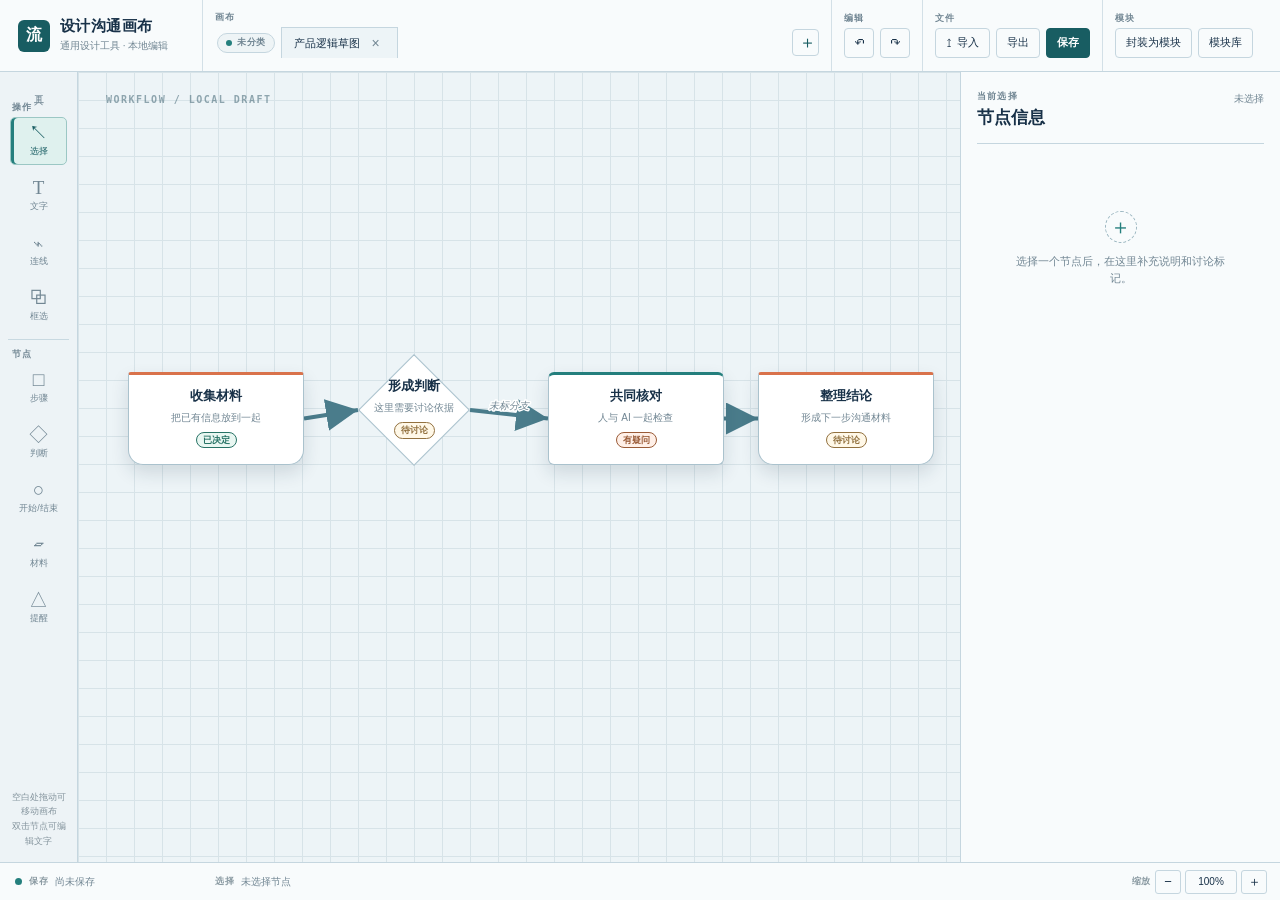
==== 前端/index.html @ 0e439088 "merge: 合并模块化功能分支到主线画布工具 来源：另一分支的冻结提交 3c091d1（模块化功能）。 合并方式：三方合并，不用整份替换——对方删掉了主线依赖的 snapshot， 且对方的 nor" ====
<!doctype html>
<html lang="zh-CN">
<head>
  <meta charset="utf-8">
  <meta name="viewport" content="width=device-width, initial-scale=1">
  <meta name="description" content="本地工作流画布编辑器">
  <title>设计沟通画布｜本地编辑</title>
  <link rel="icon" href="data:,">
  <link rel="stylesheet" href="styles.css">
</head>
<body>
  <div class="app-shell">
    <header class="topbar">
      <div class="brand-block">
        <div class="brand-mark" aria-hidden="true">流</div>
        <div>
          <div class="brand-title">设计沟通画布</div>
          <div class="brand-caption">通用设计工具 · 本地编辑</div>
        </div>
      </div>
      <div class="topbar-groups">
        <section class="topbar-group canvas-group" aria-labelledby="canvas-group-title">
          <h2 class="topbar-group-title" id="canvas-group-title">画布</h2>
          <div class="canvas-tabs-wrap">
            <div class="canvas-tabs" id="canvasTabs" role="tablist" aria-label="画布标签页"></div>
            <button class="new-tab" id="newCanvasButton" type="button" title="新建画布" aria-label="新建画布">＋</button>
          </div>
        </section>
        <section class="topbar-group" aria-labelledby="edit-group-title">
          <h2 class="topbar-group-title" id="edit-group-title">编辑</h2>
          <div class="topbar-controls">
            <button class="icon-button" data-action="undo" title="撤销（Ctrl+Z）" aria-label="撤销">↶</button>
            <button class="icon-button" data-action="redo" title="重做（Ctrl+Y）" aria-label="重做">↷</button>
          </div>
        </section>
        <section class="topbar-group" aria-labelledby="file-group-title">
          <h2 class="topbar-group-title" id="file-group-title">文件</h2>
          <div class="topbar-controls">
            <label class="file-button" title="导入工作流 JSON">
              <span aria-hidden="true">↥</span> 导入
              <input id="importInput" type="file" accept="application/json,.json" hidden>
            </label>
            <button class="text-button" data-action="export" title="导出工作流 JSON">导出</button>
            <button class="primary-button" data-action="save" title="保存到本机浏览器">保存</button>
          </div>
        </section>
        <section class="topbar-group" aria-labelledby="module-group-title">
          <h2 class="topbar-group-title" id="module-group-title">模块</h2>
          <div class="topbar-controls">
            <button class="text-button" data-action="save-module" title="把选中或框选的节点封装为可复用模块">封装为模块</button>
            <button class="text-button" data-action="open-modules" title="打开模块库，放置或管理模块">模块库</button>
          </div>
        </section>
      </div>
    </header>

    <div class="workspace-shell">
      <aside class="tool-palette" aria-label="画布工具栏">
        <div class="palette-heading">工具</div>
        <section class="palette-section" aria-labelledby="palette-actions-title">
          <h2 class="palette-section-title" id="palette-actions-title">操作</h2>
          <div class="tool-group">
            <button class="tool-button is-active" data-tool="select" title="选择和移动（V）" aria-label="选择和移动"><span>↖</span><small>选择</small></button>
            <button class="tool-button" data-tool="text" title="在画布上添加文字（T）" aria-label="添加文字"><span>T</span><small>文字</small></button>
            <button class="tool-button" data-tool="connector" title="拖动端点或点击两个节点连线" aria-label="连接节点"><span>⌁</span><small>连线</small></button>
            <button class="tool-button" data-tool="marquee" title="拖动框选多个节点（M）" aria-label="框选节点"><span>⧉</span><small>框选</small></button>
          </div>
        </section>
        <section class="palette-section" aria-labelledby="palette-nodes-title">
          <h2 class="palette-section-title" id="palette-nodes-title">节点</h2>
          <div class="tool-group">
            <button class="tool-button" data-tool="rect" title="步骤节点（矩形）" aria-label="步骤节点"><span>□</span><small>步骤</small></button>
            <button class="tool-button" data-tool="diamond" title="判断节点" aria-label="判断节点"><span>◇</span><small>判断</small></button>
            <button class="tool-button" data-tool="circle" title="开始或结束节点（圆形）" aria-label="开始或结束节点"><span>○</span><small>开始/结束</small></button>
            <button class="tool-button" data-tool="document" title="材料节点（文档形）" aria-label="材料节点"><span>▱</span><small>材料</small></button>
            <button class="tool-button" data-tool="triangle" title="提醒节点（三角形）" aria-label="提醒节点"><span>△</span><small>提醒</small></button>
          </div>
        </section>
        <div class="palette-help">空白处拖动可移动画布<br>双击节点可编辑文字</div>
      </aside>

      <main class="canvas-viewport" id="viewport" role="tabpanel" tabindex="-1" aria-label="工作流画布">
        <div class="canvas-surface" id="surface">
          <svg class="edge-layer" id="edgeLayer" viewBox="0 0 2400 1500" aria-hidden="true">
            <defs></defs>
            <g id="edges"></g>
            <path id="temporaryEdge" class="temporary-edge" d="" hidden></path>
          </svg>
          <div class="node-layer" id="nodeLayer"></div>
          <div class="marquee" id="marquee" hidden></div>
          <div class="canvas-watermark">WORKFLOW / LOCAL DRAFT</div>
        </div>
        <div class="canvas-empty" id="canvasEmpty" hidden>选择左侧工具，在画布空白处放置节点</div>
        <div class="module-edit-bar" id="moduleEditBar" hidden>
          <span class="module-edit-label">正在编辑模块：<strong id="moduleEditName"></strong></span>
          <div class="module-edit-actions">
            <button class="primary-button" type="button" data-action="save-module-edit" title="把当前画布内容写回这个模块，原模块就地更新">保存回模块</button>
            <button class="text-button" type="button" data-action="cancel-module-edit" title="不改动原模块，直接退出编辑">取消编辑</button>
          </div>
        </div>
        <div class="selection-hint" id="selectionHint" hidden></div>
      </main>

      <aside class="node-inspector" id="nodeInspector" aria-label="节点信息">
        <div class="inspector-header">
          <div>
            <p class="eyebrow">当前选择</p>
            <h2>节点信息</h2>
          </div>
          <span class="inspector-count" id="inspectorCount">未选择</span>
        </div>
        <div class="inspector-empty" id="inspectorEmpty">
          <span class="inspector-empty-mark" aria-hidden="true">＋</span>
          <p>选择一个节点后，在这里补充说明和讨论标记。</p>
        </div>
        <form class="inspector-form" id="inspectorForm" hidden>
          <div class="field-group">
            <label for="inspectorName">名称</label>
            <input id="inspectorName" name="label" type="text" maxlength="80" autocomplete="off">
          </div>
          <div class="field-group">
            <label for="inspectorNote">说明</label>
            <textarea id="inspectorNote" name="note" rows="4" maxlength="240"></textarea>
          </div>
          <div class="field-row">
            <div class="field-group field-half">
              <label for="inspectorType">类型</label>
              <input id="inspectorType" type="text" readonly aria-readonly="true">
            </div>
            <div class="field-group field-half">
              <label for="inspectorMarker">讨论标记</label>
              <select id="inspectorMarker" name="marker">
                <option value="待讨论">待讨论</option>
                <option value="已决定">已决定</option>
                <option value="有疑问">有疑问</option>
                <option value="不采用">不采用</option>
              </select>
            </div>
          </div>
          <div class="field-group condition-group" id="conditionGroup" hidden>
            <label for="inspectorCondition">判断条件</label>
            <input id="inspectorCondition" name="condition" type="text" maxlength="80" autocomplete="off" placeholder="例如：材料是否齐全？">
          </div>
          <div class="field-group condition-group" id="exitConditionGroup" hidden>
            <label for="inspectorExitCondition">退出循环条件</label>
            <input id="inspectorExitCondition" name="exitCondition" type="text" maxlength="80" autocomplete="off" placeholder="例如：材料齐全，或已核对 3 轮">
          </div>
          <div class="relation-group">
            <div class="relation-heading"><span>前置节点</span><span class="relation-count" id="previousCount">0</span></div>
            <div class="relation-list" id="previousNodes"></div>
          </div>
          <div class="relation-group">
            <div class="relation-heading"><span>后续节点</span><span class="relation-count" id="nextCount">0</span></div>
            <div class="relation-list" id="nextNodes"></div>
          </div>
          <p class="inspector-footnote">讨论标记只服务于人与 AI 的沟通，不代表系统执行状态。</p>
        </form>
        <form class="inspector-form" id="inspectorEdgeForm" hidden>
          <div class="branch-group" id="branchGroup" hidden>
            <span class="branch-hint">分支标签</span>
            <div class="branch-buttons">
              <button type="button" class="branch-button" data-branch="是">是</button>
              <button type="button" class="branch-button" data-branch="否">否</button>
              <button type="button" class="branch-button" data-branch="未定">未定</button>
            </div>
          </div>
          <div class="field-group">
            <label for="inspectorEdgeName" id="edgeNameLabel">连线名称</label>
            <input id="inspectorEdgeName" name="edgeLabel" type="text" maxlength="80" autocomplete="off" placeholder="例如：审批、依赖、下一步">
          </div>
          <div class="edge-style-group">
            <span class="edge-style-label">线条粗细</span>
            <div class="width-buttons">
              <button type="button" class="width-button" data-width="thin">细</button>
              <button type="button" class="width-button" data-width="medium">中</button>
              <button type="button" class="width-button" data-width="thick">粗</button>
            </div>
          </div>
          <div class="edge-style-group">
            <span class="edge-style-label">线条颜色</span>
            <div class="color-swatches" id="edgeColorSwatches"></div>
          </div>
          <div class="field-group field-checkbox">
            <label class="checkbox-label">
              <input id="inspectorEdgeLoop" name="loop" type="checkbox">
              <span>循环回边（虚线显示）</span>
            </label>
          </div>
          <button type="button" class="edge-delete-button" data-action="delete-edge">删除这条连线</button>
          <p class="inspector-footnote">分支标签（是 / 否 / 未定）与连线名称相互独立，分别显示在连线旁；留空则不显示。循环回边为手动标记，仅以虚线提示，不参与自动执行。</p>
        </form>
        <div class="multi-select-panel" id="multiSelectPanel" hidden>
          <p class="eyebrow">框选结果</p>
          <h2>已框选节点</h2>
          <p class="multi-select-summary" id="multiSelectSummary"></p>
          <div class="multi-select-actions">
            <button class="primary-button" type="button" data-action="save-module">封装为模块</button>
            <button class="text-button" type="button" data-action="clear-multi-select">清除选择</button>
          </div>
          <p class="inspector-footnote">封装只保留两端都在框选内的连线；边界连线不会带入模块。</p>
        </div>
      </aside>
    </div>

    <footer class="statusbar">
      <div class="status-group status-save"><span class="status-dot" id="statusDot"></span><span class="status-label">保存</span><span id="saveStatus" aria-live="polite">尚未保存</span></div>
      <div class="status-group status-selection"><span class="status-label">选择</span><span id="selectionStatus" aria-live="polite">未选择节点</span></div>
      <div class="status-group zoom-controls" aria-label="缩放控制">
        <span class="status-label">缩放</span>
        <button class="zoom-button" data-action="zoom-out" title="缩小" aria-label="缩小">−</button>
        <button class="zoom-value" id="zoomValue" data-action="zoom-reset" title="恢复 100%" aria-label="恢复 100%">100%</button>
        <button class="zoom-button" data-action="zoom-in" title="放大" aria-label="放大">＋</button>
      </div>
    </footer>
  </div>
  <div class="toast" id="toast" role="status" aria-live="polite"></div>
  <div class="modal-backdrop" id="moduleModal" hidden>
    <div class="modal" role="dialog" aria-modal="true" aria-labelledby="moduleModalTitle">
      <header class="modal-header">
        <div>
          <p class="eyebrow">复用</p>
          <h2 id="moduleModalTitle">模块库</h2>
        </div>
        <button class="modal-close" type="button" data-action="close-modules" title="关闭模块库" aria-label="关闭模块库">×</button>
      </header>
      <div class="module-list" id="moduleList"></div>
      <footer class="modal-footer">
        <p class="module-footnote">模块保存在本机浏览器，可在任意画布放置复用。点「编辑」把模块铺到当前画布上修改，改完点「保存回模块」就地更新；点「取消编辑」则不改动原模块。</p>
      </footer>
    </div>
  </div>
  <script defer src="app.js"></script>
</body>
</html>
---- 前端/styles.css ----
:root {
  --ink: #183148;
  --muted: #718693;
  --line: #c5d6df;
  --top: #f8fbfc;
  --palette: #edf3f6;
  --board: #edf4f7;
  --grid: #d7e3e8;
  --accent: #247f7d;
  --accent-strong: #185d62;
  --orange: #d9724b;
  --active: #dff1ee;
  --node: #ffffff;
  --shadow: rgba(24, 49, 72, .14);
  --header-height: 72px;
  --footer-height: 38px;
  font-family: "Microsoft YaHei", "Segoe UI", sans-serif;
}
* { box-sizing: border-box; }
[hidden] { display: none !important; }
html, body { width: 100%; height: 100%; margin: 0; overflow: hidden; }
body { color: var(--ink); background: var(--board); }
button, input { font: inherit; }
button { cursor: pointer; }
.app-shell { width: 100%; height: 100%; display: grid; grid-template-rows: var(--header-height) minmax(0, 1fr) var(--footer-height); }
.topbar { display: flex; align-items: stretch; min-width: 0; padding: 0 15px 0 18px; background: var(--top); border-bottom: 1px solid var(--line); }
.brand-block { width: 184px; flex: 0 0 184px; display: flex; align-items: center; gap: 10px; }
.brand-mark { width: 32px; height: 32px; display: grid; place-items: center; color: white; background: var(--accent-strong); border-radius: 6px; font-family: Georgia, serif; font-size: 16px; font-weight: 700; }
.brand-title { font: 700 15px/1.1 Georgia, serif; letter-spacing: .03em; }
.brand-caption { margin-top: 4px; color: var(--muted); font-size: 10px; }
.topbar-groups { min-width: 0; flex: 1; display: flex; align-items: stretch; }
.topbar-group { min-width: max-content; display: flex; flex-direction: column; justify-content: center; padding: 0 12px; border-left: 1px solid rgba(197, 214, 223, .72); }
.topbar-group.canvas-group { min-width: 220px; flex: 1; }
.topbar-group-title { margin: 0 0 5px; color: var(--muted); font-size: 9px; font-weight: 700; letter-spacing: .13em; line-height: 1; }
.topbar-controls { display: flex; align-items: center; gap: 6px; }
.canvas-tabs-wrap { min-width: 0; height: 31px; display: flex; align-items: center; gap: 4px; }
.canvas-tabs { min-width: 0; flex: 1; height: 31px; display: flex; align-items: stretch; gap: 4px; overflow-x: auto; scrollbar-width: none; }
.canvas-tabs::-webkit-scrollbar { display: none; }
.canvas-tab { position: relative; height: 31px; max-width: 170px; display: flex; align-items: center; gap: 7px; padding: 0 12px; border: 1px solid transparent; border-bottom: 0; color: var(--muted); background: transparent; font-size: 11px; white-space: nowrap; cursor: grab; }
.canvas-tab:hover { color: var(--ink); background: #f2f7f8; }
.canvas-tab.is-active { color: var(--ink); border-color: var(--line); background: var(--board); }
.canvas-tab .tab-label { overflow: hidden; text-overflow: ellipsis; }
.canvas-tab .tab-close { width: 18px; height: 18px; display: grid; place-items: center; padding: 0; border: 0; color: var(--muted); background: transparent; font-size: 14px; line-height: 1; }
.canvas-tab .tab-close:hover { color: var(--orange); }
.new-tab { align-self: center; width: 27px; height: 27px; margin-left: 4px; border: 1px solid var(--line); border-radius: 4px; color: var(--accent-strong); background: var(--top); font-size: 17px; line-height: 1; }
.new-tab:hover { border-color: var(--accent); background: var(--active); }
.canvas-category { align-self: center; flex: 0 0 auto; display: inline-flex; align-items: center; gap: 5px; height: 20px; padding: 0 8px; margin: 0 2px; border: 1px solid var(--line); border-radius: 10px; color: var(--muted); background: #eef4f6; font-size: 9px; font-weight: 700; letter-spacing: .06em; white-space: nowrap; }
.canvas-category::before { content: ""; width: 6px; height: 6px; border-radius: 50%; background: var(--accent); }
.canvas-category.is-drop-target { border-color: var(--accent); color: var(--accent-strong); background: var(--active); box-shadow: 0 0 0 2px var(--accent); }
.icon-button, .text-button, .file-button, .primary-button { height: 30px; display: inline-flex; align-items: center; justify-content: center; gap: 5px; padding: 0 10px; border: 1px solid var(--line); border-radius: 4px; color: var(--ink); background: var(--top); font-size: 11px; }
.icon-button { width: 30px; padding: 0; font-size: 18px; }
.icon-button:hover, .text-button:hover, .file-button:hover { background: #edf5f6; border-color: var(--accent); }
.primary-button { border-color: var(--accent-strong); color: white; background: var(--accent-strong); font-weight: 700; }
.primary-button:hover { background: #124b51; }
.action-divider { width: 1px; height: 22px; margin: 0 3px; background: var(--line); }
.file-button input { display: none; }
.workspace-shell { min-height: 0; display: grid; grid-template-columns: 78px minmax(0, 1fr) 320px; }
.tool-palette { z-index: 4; width: 78px; flex: 0 0 78px; display: flex; flex-direction: column; align-items: center; padding: 14px 8px 10px; border-right: 1px solid var(--line); background: var(--palette); overflow-y: auto; }
.palette-heading { margin: 1px 0 12px; color: var(--muted); font-size: 10px; letter-spacing: .14em; writing-mode: vertical-rl; }
.palette-section { width: 100%; display: flex; flex-direction: column; align-items: center; }
.palette-section + .palette-section { margin-top: 9px; padding-top: 9px; border-top: 1px solid rgba(197, 214, 223, .9); }
.palette-section-title { align-self: flex-start; margin: 0 0 4px 4px; color: var(--muted); font-size: 9px; font-weight: 700; letter-spacing: .12em; line-height: 1.2; }
.tool-group { display: flex; flex-direction: column; align-items: center; gap: 7px; }
.tool-button { width: 57px; height: 48px; display: flex; flex-direction: column; align-items: center; justify-content: center; gap: 2px; border: 1px solid transparent; border-radius: 5px; color: var(--muted); background: transparent; }
.tool-button span { font-family: Georgia, serif; font-size: 19px; line-height: 20px; }
.tool-button small { font-size: 9px; }
.tool-button:hover { color: var(--accent-strong); background: #e2edef; }
.tool-button.is-active { color: var(--accent-strong); border-color: #9bc7c4; background: var(--active); box-shadow: inset 3px 0 0 var(--accent); }
.palette-help { margin-top: auto; padding: 10px 2px 3px; color: #84949d; font-size: 9px; line-height: 1.65; text-align: center; }
.canvas-viewport { position: relative; min-width: 0; min-height: 0; overflow: hidden; outline: none; background: var(--board); cursor: grab; touch-action: none; }
.canvas-viewport:focus-visible { outline: 2px solid var(--accent); outline-offset: -2px; }
.canvas-viewport.is-panning { cursor: grabbing; }
.canvas-surface { position: absolute; left: 0; top: 0; width: 2400px; height: 1500px; overflow: visible; transform-origin: 0 0; background-color: var(--board); background-image: linear-gradient(var(--grid) 1px, transparent 1px), linear-gradient(90deg, var(--grid) 1px, transparent 1px); background-size: 28px 28px; }
.canvas-watermark { position: absolute; top: 22px; left: 28px; color: rgba(84, 116, 129, .62); font: 700 10px monospace; letter-spacing: .15em; pointer-events: none; }
.edge-layer { position: absolute; inset: 0; z-index: 1; width: 2400px; height: 1500px; overflow: visible; pointer-events: none; }
.edge { fill: none; pointer-events: none; }
.edge.is-selected { stroke: var(--orange); }
.edge-hit { fill: none; stroke: transparent; stroke-width: 16; pointer-events: stroke; cursor: pointer; }
.edge-hit:hover + .edge { stroke: var(--orange); }
.temporary-edge { fill: none; stroke: var(--orange); stroke-width: 2.5; stroke-dasharray: 6 6; pointer-events: none; }
.edge.is-loop { stroke-dasharray: 7 5; }
.edge-label { fill: var(--muted); font-size: 11px; font-weight: 600; paint-order: stroke; stroke: #ffffff; stroke-width: 3px; stroke-linejoin: round; pointer-events: none; }
.edge-label.is-selected { fill: var(--orange); }
.edge-branch { fill: var(--orange); font-size: 11px; font-weight: 700; paint-order: stroke; stroke: #ffffff; stroke-width: 3px; stroke-linejoin: round; pointer-events: none; }
.edge-branch-pending { fill: var(--muted); font-size: 10px; font-style: italic; paint-order: stroke; stroke: #ffffff; stroke-width: 3px; stroke-linejoin: round; pointer-events: none; }
.node-layer { position: absolute; inset: 0; z-index: 2; pointer-events: none; }
.node { position: absolute; width: 176px; min-height: 80px; display: flex; align-items: center; justify-content: center; padding: 12px 14px; border: 1px solid #aac2cd; border-top: 3px solid var(--accent); border-radius: 6px; color: var(--ink); background: var(--node); box-shadow: 0 8px 18px var(--shadow); pointer-events: auto; user-select: none; cursor: grab; touch-action: none; }
.node:active { cursor: grabbing; }
.node.is-selected { border-color: var(--accent); box-shadow: 0 0 0 3px rgba(36, 127, 125, .2), 0 9px 20px var(--shadow); }
.node.is-connecting { border-color: var(--orange); box-shadow: 0 0 0 3px rgba(217, 114, 75, .18), 0 9px 20px var(--shadow); }
.node.shape-diamond { width: 112px; min-width: 76px; min-height: 76px; padding: 22px 13px; border: 0; background: transparent; border-radius: 0; box-shadow: none; overflow: visible; }
.node.shape-diamond::before { position: absolute; inset: 0; z-index: 0; background: #aac2cd; clip-path: polygon(50% 0, 100% 50%, 50% 100%, 0 50%); content: ""; pointer-events: none; }
.node.shape-diamond::after { position: absolute; inset: 1.5px; z-index: 0; background: var(--node); clip-path: polygon(50% 0, 100% 50%, 50% 100%, 0 50%); content: ""; pointer-events: none; }
.node.shape-diamond .node-content { position: relative; z-index: 1; }
.node.shape-circle { width: 112px; min-width: 76px; min-height: 76px; aspect-ratio: 1 / 1; border-radius: 50%; border-top-width: 1px; overflow: visible; }
.node.shape-circle .node-content { overflow: hidden; clip-path: circle(50%); }
.node.shape-document { border-radius: 3px 3px 15px 15px; border-top-color: var(--orange); }
.node.shape-triangle { width: 126px; min-width: 96px; min-height: 84px; padding: 30px 18px 14px; border: 0; background: transparent; border-radius: 0; box-shadow: none; overflow: visible; }
.node.shape-triangle::before { position: absolute; inset: 0; z-index: 0; background: #aac2cd; clip-path: polygon(50% 0, 100% 100%, 0 100%); content: ""; pointer-events: none; }
.node.shape-triangle::after { position: absolute; inset: 1.5px; z-index: 0; background: var(--node); clip-path: polygon(50% 0, 100% 100%, 0 100%); content: ""; pointer-events: none; }
.node.shape-triangle .node-content { padding-top: 18px; }
.node.shape-triangle .node-content { position: relative; z-index: 1; }
.node.shape-diamond.is-selected::before, .node.shape-triangle.is-selected::before { background: var(--accent); }
.node.shape-diamond.is-connecting::before, .node.shape-triangle.is-connecting::before { background: var(--orange); }
.node.shape-text { min-width: 80px; min-height: 35px; border: 1px dashed #9cb7c1; border-top-width: 1px; background: rgba(255,255,255,.55); box-shadow: none; }
.node-content { width: 100%; text-align: center; }
.node-label { display: block; max-width: 150px; min-height: 18px; outline: none; font-size: 13px; font-weight: 700; line-height: 1.35; white-space: pre-wrap; overflow-wrap: anywhere; }
.node-note { display: block; margin-top: 6px; color: var(--muted); font-size: 10px; line-height: 1.35; white-space: pre-wrap; overflow-wrap: anywhere; }
.node-marker { display: inline-block; max-width: 145px; margin-top: 7px; padding: 2px 6px; border: 1px solid currentColor; border-radius: 10px; font-size: 9px; font-weight: 700; line-height: 1.2; white-space: nowrap; overflow: hidden; text-overflow: ellipsis; }
.node-marker.marker-0 { color: #92713f; background: #fff8e8; }
.node-marker.marker-1 { color: #287366; background: #e9f7f2; }
.node-marker.marker-2 { color: #9a5b37; background: #fff0e8; }
.node-marker.marker-3 { color: #7c5c68; background: #f4edf3; }
.node-label[contenteditable="true"] { cursor: text; user-select: text; }
.node .port { position: absolute; z-index: 7; width: 16px; height: 16px; border: 2px solid white; border-radius: 50%; background: var(--accent); box-shadow: 0 0 0 1px var(--accent), 0 2px 5px rgba(24, 49, 72, .2); opacity: 0; transition: opacity .12s ease, transform .12s ease; }
.node:hover .port, .node.is-selected .port, .node.is-connecting .port { opacity: 1; }
.canvas-viewport.is-connector .node .port { opacity: 1; }
.node .port:hover { transform: scale(1.25); background: var(--orange); }
.port[data-side="top"] { top: -8px; left: calc(50% - 8px); }
.port[data-side="right"] { right: -8px; top: calc(50% - 8px); }
.port[data-side="bottom"] { bottom: -8px; left: calc(50% - 8px); }
.port[data-side="left"] { left: -8px; top: calc(50% - 8px); }
.node.shape-triangle .port[data-side="left"] { left: calc(25% - 8px); }
.node.shape-triangle .port[data-side="right"] { right: calc(25% - 8px); }
.resize-toggle { position: absolute; z-index: 8; top: 7px; right: 7px; width: 22px; height: 22px; display: grid; place-items: center; padding: 0; border: 1px solid rgba(36, 127, 125, .45); border-radius: 4px; color: var(--accent); background: rgba(255, 255, 255, .92); box-shadow: 0 2px 5px rgba(24, 49, 72, .16); font-size: 16px; line-height: 1; cursor: pointer; }
.resize-toggle:hover, .resize-toggle:focus-visible { color: white; background: var(--accent); outline: none; }
.resize-toggle.is-active { color: white; background: var(--accent); }
.resize-handle { position: absolute; z-index: 6; width: 10px; height: 10px; border: 2px solid white; border-radius: 2px; background: var(--accent); box-shadow: 0 0 0 1px var(--accent), 0 2px 5px rgba(24, 49, 72, .2); pointer-events: auto; }
.resize-handle:hover { background: var(--orange); box-shadow: 0 0 0 1px var(--orange), 0 2px 6px rgba(24, 49, 72, .25); transform: scale(1.15); }
.resize-nw, .resize-se { cursor: nwse-resize; }
.resize-ne, .resize-sw { cursor: nesw-resize; }
.resize-n, .resize-s { cursor: ns-resize; }
.resize-e, .resize-w { cursor: ew-resize; }
.canvas-empty { position: absolute; left: 50%; top: 50%; z-index: 3; transform: translate(-50%, -50%); padding: 12px 15px; border: 1px solid var(--line); border-radius: 5px; color: var(--muted); background: rgba(248, 251, 252, .92); box-shadow: 0 8px 24px rgba(24,49,72,.08); font-size: 12px; pointer-events: none; }
.selection-hint { position: absolute; right: 18px; top: 16px; z-index: 5; max-width: 235px; padding: 9px 11px; border: 1px solid var(--line); border-left: 3px solid var(--accent); color: var(--muted); background: rgba(248, 251, 252, .94); font-size: 10px; line-height: 1.5; pointer-events: none; }
.module-edit-bar { position: absolute; left: 50%; top: 12px; z-index: 6; transform: translateX(-50%); display: flex; align-items: center; gap: 14px; max-width: calc(100% - 36px); padding: 8px 12px; border: 1px solid var(--line); border-left: 3px solid var(--orange); border-radius: 5px; background: rgba(248, 251, 252, .97); box-shadow: 0 8px 24px rgba(24, 49, 72, .12); }
.module-edit-bar[hidden] { display: none; }
.module-edit-label { min-width: 0; overflow: hidden; color: var(--muted); font-size: 11px; white-space: nowrap; text-overflow: ellipsis; }
.module-edit-label strong { color: var(--ink); }
.module-edit-actions { display: flex; flex: 0 0 auto; gap: 8px; }
.canvas-viewport.is-module-editing { background: rgba(217, 114, 75, .06); }
.node-inspector { min-width: 0; overflow-y: auto; padding: 18px 16px 16px; border-left: 1px solid var(--line); background: var(--top); }
.inspector-header { display: flex; align-items: flex-start; justify-content: space-between; gap: 10px; padding-bottom: 15px; border-bottom: 1px solid var(--line); }
.eyebrow { margin: 0 0 5px; color: var(--muted); font-size: 9px; font-weight: 700; letter-spacing: .13em; text-transform: uppercase; }
.inspector-header h2 { margin: 0; color: var(--ink); font: 700 17px/1.2 Georgia, serif; }
.inspector-count { padding-top: 2px; color: var(--muted); font-size: 10px; white-space: nowrap; }
.inspector-empty { display: flex; min-height: 210px; flex-direction: column; align-items: center; justify-content: center; gap: 10px; color: var(--muted); text-align: center; }
.inspector-empty p { max-width: 210px; margin: 0; font-size: 11px; line-height: 1.6; }
.inspector-empty-mark { width: 32px; height: 32px; display: grid; place-items: center; border: 1px dashed #9cb7c1; border-radius: 50%; color: var(--accent); font-size: 21px; font-weight: 300; }
.inspector-form { padding-top: 16px; }
.field-group { display: flex; flex-direction: column; gap: 6px; margin-bottom: 14px; }
.field-group label, .relation-heading { color: var(--muted); font-size: 10px; font-weight: 700; }
.field-group input, .field-group textarea, .field-group select { width: 100%; border: 1px solid var(--line); border-radius: 4px; color: var(--ink); background: #fff; font-size: 11px; outline: none; }
.field-group input, .field-group select { height: 31px; padding: 0 9px; }
.field-group textarea { min-height: 80px; padding: 8px 9px; resize: vertical; line-height: 1.5; }
.field-group input:focus, .field-group textarea:focus, .field-group select:focus { border-color: var(--accent); box-shadow: 0 0 0 2px rgba(36, 127, 125, .12); }
.field-group input[readonly] { color: var(--muted); background: #f1f5f6; }
.field-row { display: flex; gap: 10px; }
.field-half { min-width: 0; flex: 1; }
.relation-group { padding-top: 13px; border-top: 1px solid rgba(197, 214, 223, .8); }
.relation-group + .relation-group { margin-top: 13px; }
.relation-heading { display: flex; align-items: center; justify-content: space-between; margin-bottom: 7px; }
.relation-count { min-width: 18px; padding: 2px 5px; border-radius: 9px; color: var(--accent-strong); background: var(--active); font-size: 9px; text-align: center; }
.relation-list { display: flex; flex-direction: column; gap: 5px; }
.relation-item { width: 100%; min-height: 28px; padding: 5px 8px; border: 1px solid #d6e2e6; border-radius: 4px; color: var(--ink); background: #f7fafb; font-size: 10px; text-align: left; overflow: hidden; text-overflow: ellipsis; white-space: nowrap; }
.relation-item:hover { border-color: var(--accent); background: var(--active); }
.relation-empty { color: #9aaab1; font-size: 10px; }
.branch-group { margin-bottom: 14px; }
.branch-hint { display: block; margin-bottom: 6px; color: var(--muted); font-size: 10px; font-weight: 700; }
.branch-buttons { display: flex; gap: 6px; }
.branch-button { flex: 1; height: 30px; border: 1px solid var(--line); border-radius: 4px; color: var(--ink); background: #fff; font-size: 11px; }
.branch-button:hover { border-color: var(--accent); background: var(--active); color: var(--accent-strong); }
.branch-button.is-active { border-color: var(--accent); background: var(--active); color: var(--accent-strong); font-weight: 700; }
.field-checkbox { margin-bottom: 14px; }
.checkbox-label { display: flex; align-items: center; gap: 8px; color: var(--ink); font-size: 11px; cursor: pointer; }
.field-checkbox input[type="checkbox"] { width: 15px; height: 15px; margin: 0; }
.edge-style-group { margin-bottom: 14px; }
.edge-style-label { display: block; margin-bottom: 6px; color: var(--muted); font-size: 10px; font-weight: 700; }
.width-buttons { display: flex; gap: 6px; }
.width-button { flex: 1; height: 30px; border: 1px solid var(--line); border-radius: 4px; color: var(--ink); background: #fff; font-size: 11px; }
.width-button:hover { border-color: var(--accent); background: var(--active); color: var(--accent-strong); }
.width-button.is-active { border-color: var(--accent); background: var(--active); color: var(--accent-strong); font-weight: 700; }
.color-swatches { display: flex; flex-wrap: wrap; gap: 7px; }
.color-swatch { width: 24px; height: 24px; border: 2px solid #fff; border-radius: 50%; box-shadow: 0 0 0 1px var(--line); cursor: pointer; }
.color-swatch:hover { transform: scale(1.12); }
.color-swatch.is-active { box-shadow: 0 0 0 2px var(--accent); }
.edge-delete-button { width: 100%; height: 32px; margin-top: 4px; border: 1px solid #e3b3a3; border-radius: 4px; color: #b5483f; background: #fdf1ee; font-size: 11px; font-weight: 700; }
.edge-delete-button:hover { background: #f9e2dc; border-color: #d98a76; }
.edge-handle { position: absolute; z-index: 9; width: 14px; height: 14px; border: 2px solid #fff; border-radius: 50%; background: var(--orange); box-shadow: 0 0 0 1px var(--orange), 0 2px 5px rgba(24,49,72,.25); pointer-events: auto; cursor: crosshair; }
.edge-handle:hover { transform: scale(1.25); }
.inspector-footnote { margin: 18px 0 0; padding-top: 12px; border-top: 1px solid var(--line); color: #8999a1; font-size: 9px; line-height: 1.55; }
.statusbar { display: flex; align-items: center; gap: 20px; padding: 0 13px 0 15px; border-top: 1px solid var(--line); color: var(--muted); background: var(--top); font-size: 10px; }
.status-group { display: flex; align-items: center; gap: 7px; min-width: 0; }
.status-save { min-width: 180px; }
.status-selection { flex: 1; }
.status-label { color: #8a9aa2; font-size: 9px; font-weight: 700; letter-spacing: .08em; }
.status-dot { width: 7px; height: 7px; border-radius: 50%; background: var(--accent); }
.status-dot.is-dirty { background: var(--orange); }
.status-separator { color: #a5b5bc; }
.zoom-controls { display: flex; align-items: center; gap: 4px; }
.zoom-button, .zoom-value { width: 26px; height: 24px; display: grid; place-items: center; padding: 0; border: 1px solid var(--line); border-radius: 3px; color: var(--ink); background: var(--top); font-size: 13px; }
.zoom-value { width: 52px; font-size: 10px; }
.zoom-button:hover, .zoom-value:hover { border-color: var(--accent); background: var(--active); }
.toast { position: fixed; left: 50%; bottom: 49px; z-index: 20; transform: translate(-50%, 12px); padding: 9px 13px; border: 1px solid var(--line); border-radius: 4px; color: var(--ink); background: var(--top); box-shadow: 0 8px 20px rgba(24,49,72,.14); font-size: 11px; opacity: 0; pointer-events: none; transition: opacity .16s ease, transform .16s ease; }
.toast.is-visible { opacity: 1; transform: translate(-50%, 0); }
.context-menu { position: fixed; z-index: 50; min-width: 150px; max-height: 70vh; overflow-y: auto; padding: 4px; border: 1px solid var(--line); border-radius: 6px; background: #fff; box-shadow: 0 10px 28px rgba(24, 49, 72, .18); }
.context-menu-item { display: block; width: 100%; min-height: 30px; padding: 0 10px; border: 0; border-radius: 4px; color: var(--ink); background: transparent; font-size: 11px; text-align: left; }
.context-menu-item:hover:not(:disabled) { background: var(--active); color: var(--accent-strong); }
.context-menu-item.is-danger { color: var(--orange); }
.context-menu-item.is-danger:hover:not(:disabled) { background: #fdf0ea; color: var(--orange); }
.context-menu-item:disabled { color: #b7c4ca; cursor: default; }
.context-menu-separator { height: 1px; margin: 4px 6px; background: var(--line); }
/* 触摸命中区域放大到 ≥44px（视觉尺寸不变，仅扩大可点范围） */
.node .port::after { content: ""; position: absolute; inset: -14px; border-radius: 50%; }
.resize-handle::after { content: ""; position: absolute; inset: -17px; }
.edge-handle::after { content: ""; position: absolute; inset: -15px; }
.marquee { position: absolute; left: 0; top: 0; z-index: 4; border: 1px dashed var(--accent-strong); background: rgba(36, 127, 125, .08); pointer-events: none; }
.node.is-in-selection { border-color: var(--accent); box-shadow: 0 0 0 3px rgba(36, 127, 125, .22), 0 9px 20px var(--shadow); }
.edge.is-in-selection { stroke: var(--orange); stroke-width: 3.5; stroke-dasharray: 7 5; }
.multi-select-panel { padding-top: 16px; }
.multi-select-panel h2 { margin: 0 0 10px; color: var(--ink); font: 700 17px/1.2 Georgia, serif; }
.multi-select-summary { margin: 0 0 14px; padding: 10px 11px; border: 1px solid var(--line); border-left: 3px solid var(--accent); border-radius: 4px; color: var(--ink); background: #f7fafb; font-size: 11px; line-height: 1.6; }
.multi-select-actions { display: flex; gap: 8px; }
.modal-backdrop { position: fixed; inset: 0; z-index: 40; display: flex; align-items: center; justify-content: center; background: rgba(24, 49, 72, .38); }
.modal-backdrop[hidden] { display: none; }
.modal { width: min(520px, calc(100vw - 48px)); max-height: min(72vh, 640px); display: flex; flex-direction: column; border: 1px solid var(--line); border-radius: 8px; background: var(--top); box-shadow: 0 22px 60px rgba(24, 49, 72, .3); overflow: hidden; }
.modal-header { display: flex; align-items: flex-start; justify-content: space-between; gap: 12px; padding: 16px 18px 14px; border-bottom: 1px solid var(--line); }
.modal-header h2 { margin: 0; color: var(--ink); font: 700 18px/1.2 Georgia, serif; }
.modal-close { width: 30px; height: 30px; display: grid; place-items: center; padding: 0; border: 1px solid var(--line); border-radius: 4px; color: var(--muted); background: var(--top); font-size: 20px; line-height: 1; }
.modal-close:hover { color: var(--orange); border-color: var(--orange); }
.module-list { min-height: 120px; max-height: 52vh; overflow-y: auto; padding: 8px 12px; }
.module-empty { margin: 0; padding: 34px 12px; color: var(--muted); font-size: 12px; line-height: 1.7; text-align: center; }
.module-item { display: flex; align-items: center; gap: 12px; padding: 12px 8px; border-bottom: 1px solid rgba(197, 214, 223, .72); }
.module-item:last-child { border-bottom: 0; }
.module-item-info { min-width: 0; flex: 1; }
.module-item-name { color: var(--ink); font-size: 13px; font-weight: 700; overflow: hidden; text-overflow: ellipsis; white-space: nowrap; }
.module-item-meta { margin-top: 4px; color: var(--muted); font-size: 10px; }
.module-item-actions { display: flex; gap: 6px; flex: 0 0 auto; }
.module-item-actions .module-delete { color: var(--orange); border-color: rgba(217, 114, 75, .5); }
.module-item-actions .module-delete:hover { color: white; background: var(--orange); }
.modal-footer { padding: 10px 18px 14px; border-top: 1px solid var(--line); }
.module-footnote { margin: 0; color: #8999a1; font-size: 10px; line-height: 1.55; }
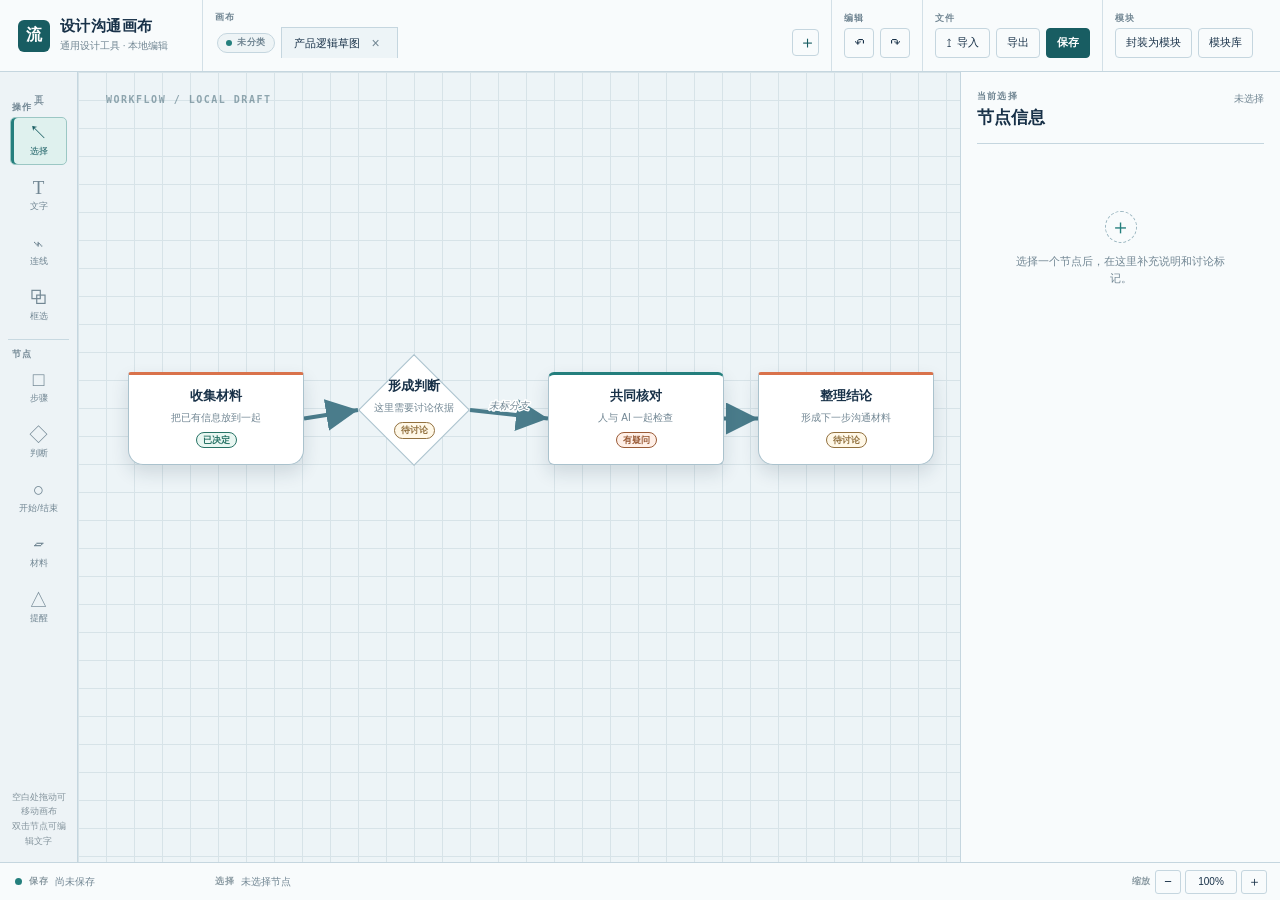
==== commit 78910654: "feat: 模块库可单独导出/导入，修连线「第一下不管用」三处交互缺陷 先于本轮就有的三处交互毛病（用真实浏览器对照实验定位）： - 连线层是「整层清空重建」：右栏还有没提交的输入时，按下的那一瞬间先" ====
--- a/前端/index.html
+++ b/前端/index.html
@@ -223,6 +223,11 @@
         </div>
         <button class="modal-close" type="button" data-action="close-modules" title="关闭模块库" aria-label="关闭模块库">×</button>
       </header>
+      <div class="module-toolbar">
+        <button class="text-button" type="button" data-action="export-modules" title="把整个模块库导出成一个 JSON 文件，方便换电脑或发给别人">导出模块库</button>
+        <button class="text-button" type="button" data-action="import-modules" title="从 JSON 文件导入模块，与本机模块库合并；同一个 id 的以文件为准，本机其他模块不受影响">导入模块库</button>
+        <input id="moduleImportInput" type="file" accept="application/json,.json" hidden>
+      </div>
       <div class="module-list" id="moduleList"></div>
       <footer class="modal-footer">
         <p class="module-footnote">模块保存在本机浏览器，可在任意画布放置复用。点「编辑」把模块铺到当前画布上修改，改完点「保存回模块」就地更新；点「取消编辑」则不改动原模块。</p>
--- a/前端/styles.css
+++ b/前端/styles.css
@@ -228,6 +228,7 @@
 .modal-header h2 { margin: 0; color: var(--ink); font: 700 18px/1.2 Georgia, serif; }
 .modal-close { width: 30px; height: 30px; display: grid; place-items: center; padding: 0; border: 1px solid var(--line); border-radius: 4px; color: var(--muted); background: var(--top); font-size: 20px; line-height: 1; }
 .modal-close:hover { color: var(--orange); border-color: var(--orange); }
+.module-toolbar { display: flex; gap: 8px; padding: 10px 12px 2px; }
 .module-list { min-height: 120px; max-height: 52vh; overflow-y: auto; padding: 8px 12px; }
 .module-empty { margin: 0; padding: 34px 12px; color: var(--muted); font-size: 12px; line-height: 1.7; text-align: center; }
 .module-item { display: flex; align-items: center; gap: 12px; padding: 12px 8px; border-bottom: 1px solid rgba(197, 214, 223, .72); }
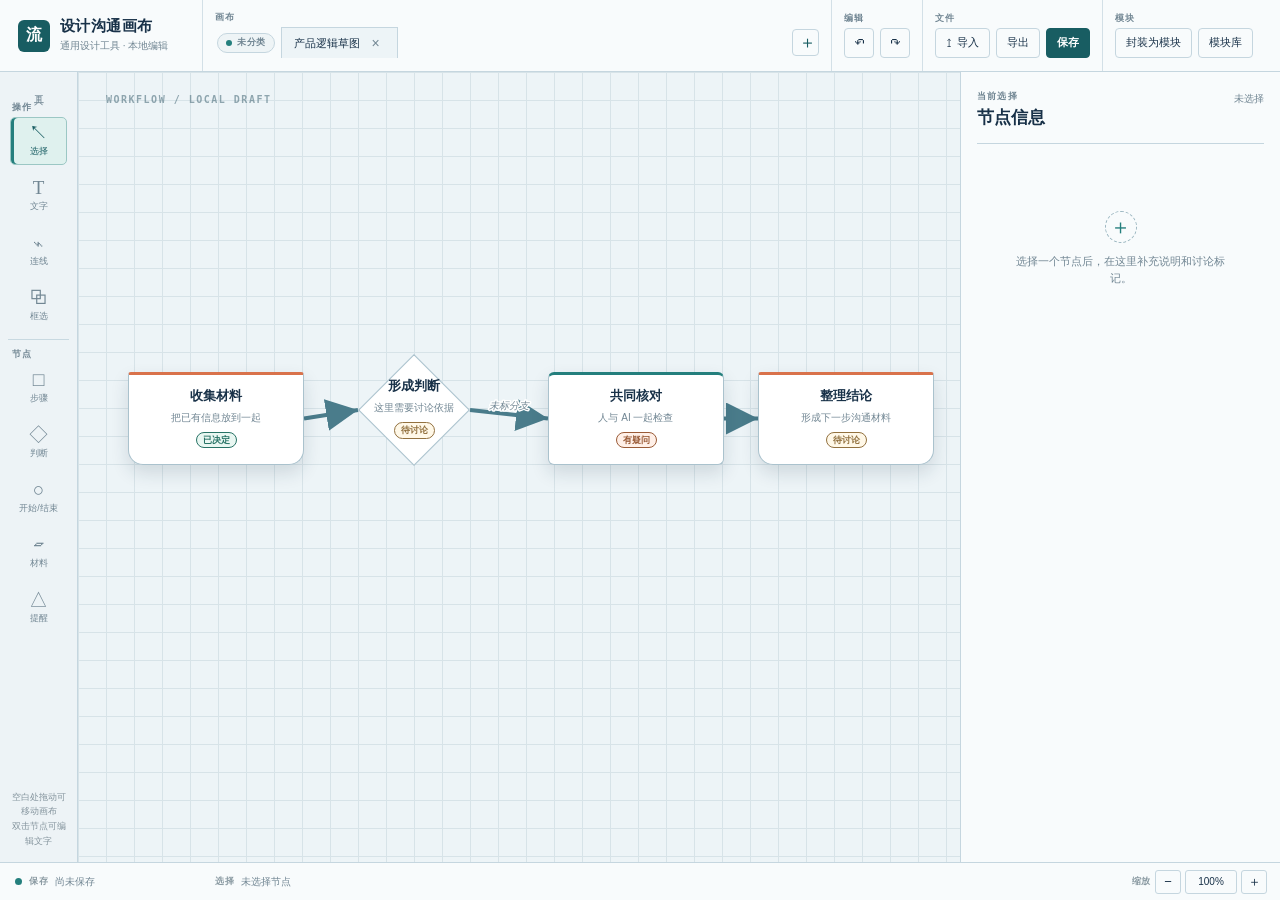
==== commit 3762b55b: "refactor: 把前端 app.js 拆成 12 个模块文件，行为不变 原来一个 57932 字节、一函数一行的 app.js，拆成 12 个按依赖顺序加载的经典脚本 （不是 ES module）" ====
--- a/前端/index.html
+++ b/前端/index.html
@@ -234,6 +234,30 @@
       </footer>
     </div>
   </div>
+  <!-- 加载顺序 = 依赖顺序，别随手调换：
+       constants.js（常量与页面元素引用）
+       → storage.js（本机存储：草稿/模块库的读写）
+       → state.js（内存状态、规范化、撤销栈、写入门面）
+       → canvas.js（多画布、视图变换、缩放平移、状态条）
+       → node.js（画布上的节点：增删、尺寸、就地编辑、拖拽缩放）
+       → edge.js（画布上的连线：几何、端口、重接、渲染）
+       → inspector.js（右侧节点信息面板：读写与关系列表）
+       → ai-bridge.js（AI 快照、剪贴板、导入导出、右键菜单）
+       → modules.js（组合模块：封装、库、就地编辑、放置）
+       → marquee.js（框选、多选、选择集）
+       → app.js（核心装配函数：渲染、工具切换、撤销重做）
+       → events.js（事件绑定与启动引导，必须最后） -->
+  <script defer src="constants.js"></script>
+  <script defer src="storage.js"></script>
+  <script defer src="state.js"></script>
+  <script defer src="canvas.js"></script>
+  <script defer src="node.js"></script>
+  <script defer src="edge.js"></script>
+  <script defer src="inspector.js"></script>
+  <script defer src="ai-bridge.js"></script>
+  <script defer src="modules.js"></script>
+  <script defer src="marquee.js"></script>
   <script defer src="app.js"></script>
+  <script defer src="events.js"></script>
 </body>
 </html>
--- a/前端/styles.css
+++ b/前端/styles.css
@@ -84,7 +84,13 @@
 .edge-branch { fill: var(--orange); font-size: 11px; font-weight: 700; paint-order: stroke; stroke: #ffffff; stroke-width: 3px; stroke-linejoin: round; pointer-events: none; }
 .edge-branch-pending { fill: var(--muted); font-size: 10px; font-style: italic; paint-order: stroke; stroke: #ffffff; stroke-width: 3px; stroke-linejoin: round; pointer-events: none; }
 .node-layer { position: absolute; inset: 0; z-index: 2; pointer-events: none; }
-.node { position: absolute; width: 176px; min-height: 80px; display: flex; align-items: center; justify-content: center; padding: 12px 14px; border: 1px solid #aac2cd; border-top: 3px solid var(--accent); border-radius: 6px; color: var(--ink); background: var(--node); box-shadow: 0 8px 18px var(--shadow); pointer-events: auto; user-select: none; cursor: grab; touch-action: none; }
+/* isolation: isolate 是治本的一行，别删：端口、缩放手柄、缩放按钮都写了自己的 z-index（7/6/8），
+   而 .node 自己不建层叠上下文，这些 z-index 就跑到「所有节点」这一层去比较了——结果是下面那个节点
+   的端口热区（见下方 .node .port::after；发现这个缺陷时实测 40×40，2026-09-13 已按用户拍板收小到 28×28）
+   会盖在上面那个节点的本体上，按在上层节点
+   看得见的内容上，却从下层节点拉出一条连线。加上 isolate 之后，这些 z-index 只在「自己这个节点内部」
+   比较，命中就始终跟着「谁看得见在上面」走。注意：这一行只改「谁赢」，不改任何热区尺寸，手感不变。 */
+.node { position: absolute; isolation: isolate; width: 176px; min-height: 80px; display: flex; align-items: center; justify-content: center; padding: 12px 14px; border: 1px solid #aac2cd; border-top: 3px solid var(--accent); border-radius: 6px; color: var(--ink); background: var(--node); box-shadow: 0 8px 18px var(--shadow); pointer-events: auto; user-select: none; cursor: grab; touch-action: none; }
 .node:active { cursor: grabbing; }
 .node.is-selected { border-color: var(--accent); box-shadow: 0 0 0 3px rgba(36, 127, 125, .2), 0 9px 20px var(--shadow); }
 .node.is-connecting { border-color: var(--orange); box-shadow: 0 0 0 3px rgba(217, 114, 75, .18), 0 9px 20px var(--shadow); }
@@ -210,8 +216,28 @@
 .context-menu-item.is-danger:hover:not(:disabled) { background: #fdf0ea; color: var(--orange); }
 .context-menu-item:disabled { color: #b7c4ca; cursor: default; }
 .context-menu-separator { height: 1px; margin: 4px 6px; background: var(--line); }
-/* 触摸命中区域放大到 ≥44px（视觉尺寸不变，仅扩大可点范围） */
-.node .port::after { content: ""; position: absolute; inset: -14px; border-radius: 50%; }
+/* 触摸命中区域放大（视觉尺寸不变，仅扩大可点范围）。
+   算口径：端口 16px 是 border-box，内含 2px 边框 → padding box 只剩 12px，::after 的 inset 是
+   相对 padding box 的，所以按样式算，热区 = 12 + 8×2 = 28×28（半径 14 像素）。
+   2026-09-13 分两处量同一份 CSS，读数不一样，但两个都是真的：
+     · 无头 Chrome（devicePixelRatio 报 1 与 1.25 各量一次）→ 28×28、半径 14，border 计算值 2px；
+     · 真实有头 Chrome 153（本机 Windows 125% 缩放）→ 28.8×28.8，border 计算值 1.6px，
+       逐像素实测半径 左 15、右/上/下各 14（极差 1）。同一个数在两条独立驱动链上各量到一次
+       （自建 Playwright 有头窗口、Playwright MCP 驱动的桌面 Chrome），所以 28.8 不是记错。
+   分水岭是 border 的**计算值**（真机 1.6px、padding box 12.8），**不是 devicePixelRatio**：
+   有头窗口那一次 dpr 报的是 1.0000000149011612，照样量到 1.6px 与 28.8。至于 1.6px 具体由
+   哪条取整路径算出，目前只实测到现象、没坐实机制，别把推测当结论写。
+   另一条要紧的是——用 deviceScaleFactor 模拟像素比**不会**触发真机这条取整路径（两次模拟都量到
+   整数 28），所以「换台机器热区会变成多少」只能在真机上量，别拿模拟值推断；命令已固化：
+   PORT_PROBE_HEADFUL=1 node tests/probe-port-geometry.mjs http://127.0.0.1:4192
+   验收断言里因此留了 ±2 的宽容度，正是为了容下这个 28.8。
+   沿革：2026-09-13 之前这里写的是 -14px（热区 40×40、半径 20 像素）。用户反馈「鼠标离端口中心
+   20 像素那么远、明明还在空白处，点下去也会开始拉连线」，于是先从三版可视化对比稿里挑定方向，
+   再收小到 -8px（无头环境 28×28，向外比看得见的圆点多伸 6 像素；真机 125% 缩放下约多伸 7 像素）。
+   可见圆点半径 8 像素，一个字没动。
+   要再改这个数字时，务必同步改 tests\port-hotspot-stacking-acceptance.mjs 里的几何断言，
+   否则会留下「注释一个数、断言另一个数」的假口径。 */
+.node .port::after { content: ""; position: absolute; inset: -8px; border-radius: 50%; }
 .resize-handle::after { content: ""; position: absolute; inset: -17px; }
 .edge-handle::after { content: ""; position: absolute; inset: -15px; }
 .marquee { position: absolute; left: 0; top: 0; z-index: 4; border: 1px dashed var(--accent-strong); background: rgba(36, 127, 125, .08); pointer-events: none; }
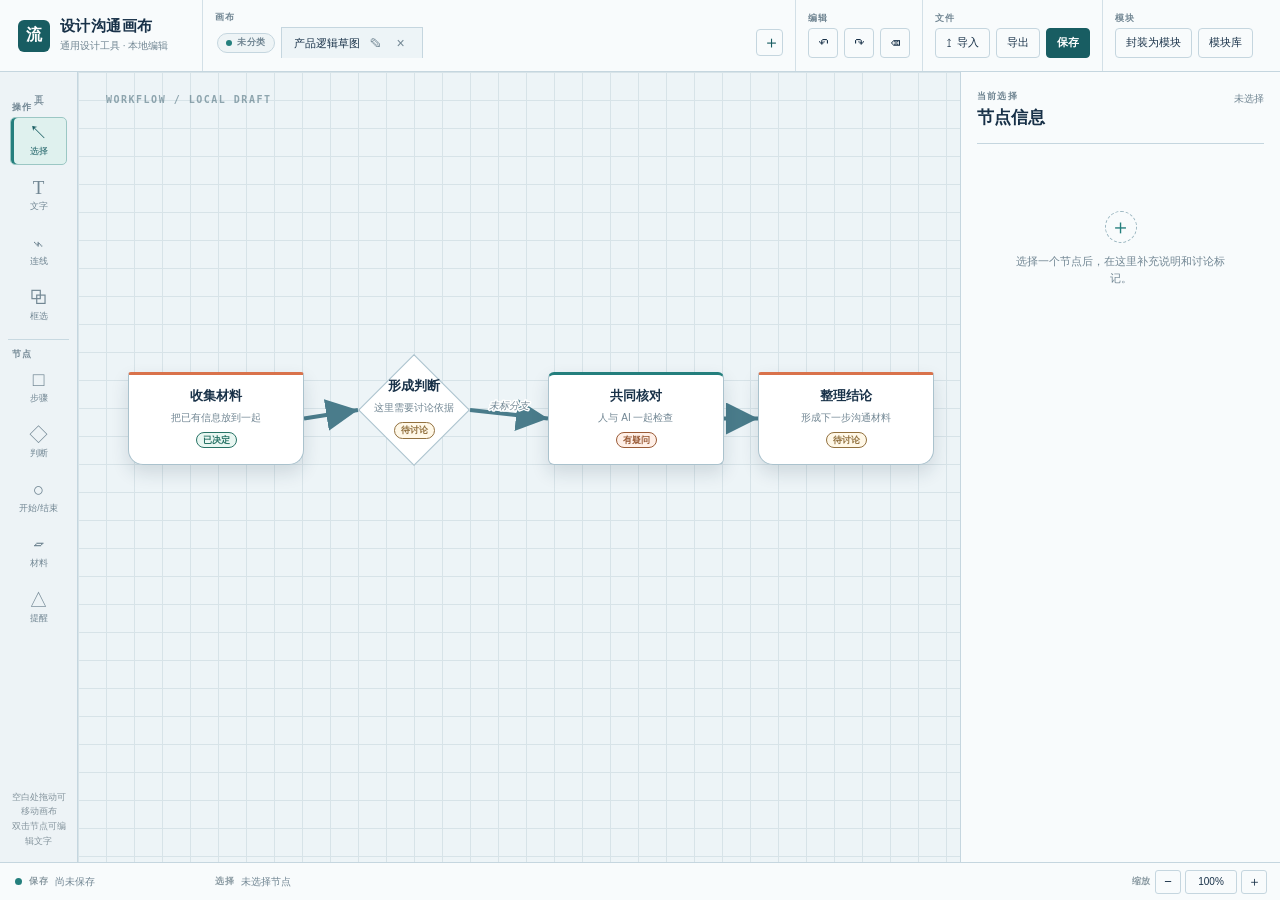
==== commit 5039f76d: "feat: 菱形分支端口、循环回边与保存落盘，交互文案修复 - 判断节点端口分支：上=进、下=是、右=否、左=未定，拖线自动带 branch 标签 - 循环回边路径重绘，不再穿过节点本体；tempor" ====
--- a/前端/index.html
+++ b/前端/index.html
@@ -29,8 +29,9 @@
         <section class="topbar-group" aria-labelledby="edit-group-title">
           <h2 class="topbar-group-title" id="edit-group-title">编辑</h2>
           <div class="topbar-controls">
-            <button class="icon-button" data-action="undo" title="撤销（Ctrl+Z）" aria-label="撤销">↶</button>
-            <button class="icon-button" data-action="redo" title="重做（Ctrl+Y）" aria-label="重做">↷</button>
+            <button class="icon-button" data-action="undo" title="撤销上一步操作" aria-label="撤销">↶</button>
+            <button class="icon-button" data-action="redo" title="重做（回到撤销前）" aria-label="重做">↷</button>
+            <button class="icon-button" data-action="clear-canvas" title="清空当前画布（所有节点和连线，可撤销）" aria-label="清空当前画布">⌫</button>
           </div>
         </section>
         <section class="topbar-group" aria-labelledby="file-group-title">
@@ -40,8 +41,8 @@
               <span aria-hidden="true">↥</span> 导入
               <input id="importInput" type="file" accept="application/json,.json" hidden>
             </label>
-            <button class="text-button" data-action="export" title="导出工作流 JSON">导出</button>
-            <button class="primary-button" data-action="save" title="保存到本机浏览器">保存</button>
+            <button class="text-button" data-action="export" title="下载一份文件到电脑（备份或发给别人）">导出</button>
+            <button class="primary-button" data-action="save" title="保存到磁盘（正式保存，下次打开还在）">保存</button>
           </div>
         </section>
         <section class="topbar-group" aria-labelledby="module-group-title">
--- a/前端/styles.css
+++ b/前端/styles.css
@@ -42,6 +42,8 @@
 .canvas-tab .tab-label { overflow: hidden; text-overflow: ellipsis; }
 .canvas-tab .tab-close { width: 18px; height: 18px; display: grid; place-items: center; padding: 0; border: 0; color: var(--muted); background: transparent; font-size: 14px; line-height: 1; }
 .canvas-tab .tab-close:hover { color: var(--orange); }
+.canvas-tab .tab-rename { width: 18px; height: 18px; display: grid; place-items: center; padding: 0; border: 0; color: var(--muted); background: transparent; font-size: 12px; line-height: 1; }
+.canvas-tab .tab-rename:hover { color: var(--ink); }
 .new-tab { align-self: center; width: 27px; height: 27px; margin-left: 4px; border: 1px solid var(--line); border-radius: 4px; color: var(--accent-strong); background: var(--top); font-size: 17px; line-height: 1; }
 .new-tab:hover { border-color: var(--accent); background: var(--active); }
 .canvas-category { align-self: center; flex: 0 0 auto; display: inline-flex; align-items: center; gap: 5px; height: 20px; padding: 0 8px; margin: 0 2px; border: 1px solid var(--line); border-radius: 10px; color: var(--muted); background: #eef4f6; font-size: 9px; font-weight: 700; letter-spacing: .06em; white-space: nowrap; }
@@ -128,6 +130,11 @@
 .port[data-side="left"] { left: -8px; top: calc(50% - 8px); }
 .node.shape-triangle .port[data-side="left"] { left: calc(25% - 8px); }
 .node.shape-triangle .port[data-side="right"] { right: calc(25% - 8px); }
+.port-label { position: absolute; z-index: 1; font-size: 10px; font-weight: 700; color: var(--orange); background: rgba(255,255,255,.94); padding: 1px 5px; border-radius: 8px; line-height: 1.5; white-space: nowrap; pointer-events: none; box-shadow: 0 1px 3px rgba(24,49,72,.18); }
+.port[data-side="top"] .port-label { bottom: calc(100% + 4px); left: 50%; transform: translateX(-50%); color: var(--accent-strong); }
+.port[data-side="bottom"] .port-label { top: calc(100% + 4px); left: 50%; transform: translateX(-50%); }
+.port[data-side="right"] .port-label { left: calc(100% + 6px); top: 50%; transform: translateY(-50%); }
+.port[data-side="left"] .port-label { right: calc(100% + 6px); top: 50%; transform: translateY(-50%); }
 .resize-toggle { position: absolute; z-index: 8; top: 7px; right: 7px; width: 22px; height: 22px; display: grid; place-items: center; padding: 0; border: 1px solid rgba(36, 127, 125, .45); border-radius: 4px; color: var(--accent); background: rgba(255, 255, 255, .92); box-shadow: 0 2px 5px rgba(24, 49, 72, .16); font-size: 16px; line-height: 1; cursor: pointer; }
 .resize-toggle:hover, .resize-toggle:focus-visible { color: white; background: var(--accent); outline: none; }
 .resize-toggle.is-active { color: white; background: var(--accent); }
@@ -225,8 +232,15 @@
        逐像素实测半径 左 15、右/上/下各 14（极差 1）。同一个数在两条独立驱动链上各量到一次
        （自建 Playwright 有头窗口、Playwright MCP 驱动的桌面 Chrome），所以 28.8 不是记错。
    分水岭是 border 的**计算值**（真机 1.6px、padding box 12.8），**不是 devicePixelRatio**：
-   有头窗口那一次 dpr 报的是 1.0000000149011612，照样量到 1.6px 与 28.8。至于 1.6px 具体由
-   哪条取整路径算出，目前只实测到现象、没坐实机制，别把推测当结论写。
+   有头窗口那一次 dpr 报的是 1.0000000149011612，照样量到 1.6px 与 28.8。
+   2026-09-13 续：1.6px 的**取整机制已坐实**，不是推测——真窗口里边框会被按真实显示器缩放
+   **向下取整到整数设备像素**再换算回 CSS 像素，即「边框计算值 = floor(指定宽度 × 真实缩放) ÷ 真实缩放」。
+   本机真实缩放 1.25，代入即 2px → floor(2.5)/1.25 = 1.6px。（判别办法：把边框宽度 1~6px 扫一遍，
+   「一律乘 0.8」「向下取整」「四舍五入」三种规则给出的串互不相同，实测命中向下取整那一串；
+   真实缩放由「边框扫描串算术」与「关掉视口模拟读 screen.width=1536 ÷ 物理宽 1920」两条独立读数互证。
+   探针已固化：node "外部探针 probe-border-snapping.mjs"，退出码 0 = 机制确认。
+   仍存的边界：Blink 内为何向下取整、写在哪一层没读源码；本机只有 125% 一种缩放，100%/150% 分支是按
+   公式推的、没法真机验证——注意 150% 时 2px 恰好落回 2px（floor(3)/1.5），并非「缩放非 100% 就一定偏」。）
    另一条要紧的是——用 deviceScaleFactor 模拟像素比**不会**触发真机这条取整路径（两次模拟都量到
    整数 28），所以「换台机器热区会变成多少」只能在真机上量，别拿模拟值推断；命令已固化：
    PORT_PROBE_HEADFUL=1 node tests/probe-port-geometry.mjs http://127.0.0.1:4192
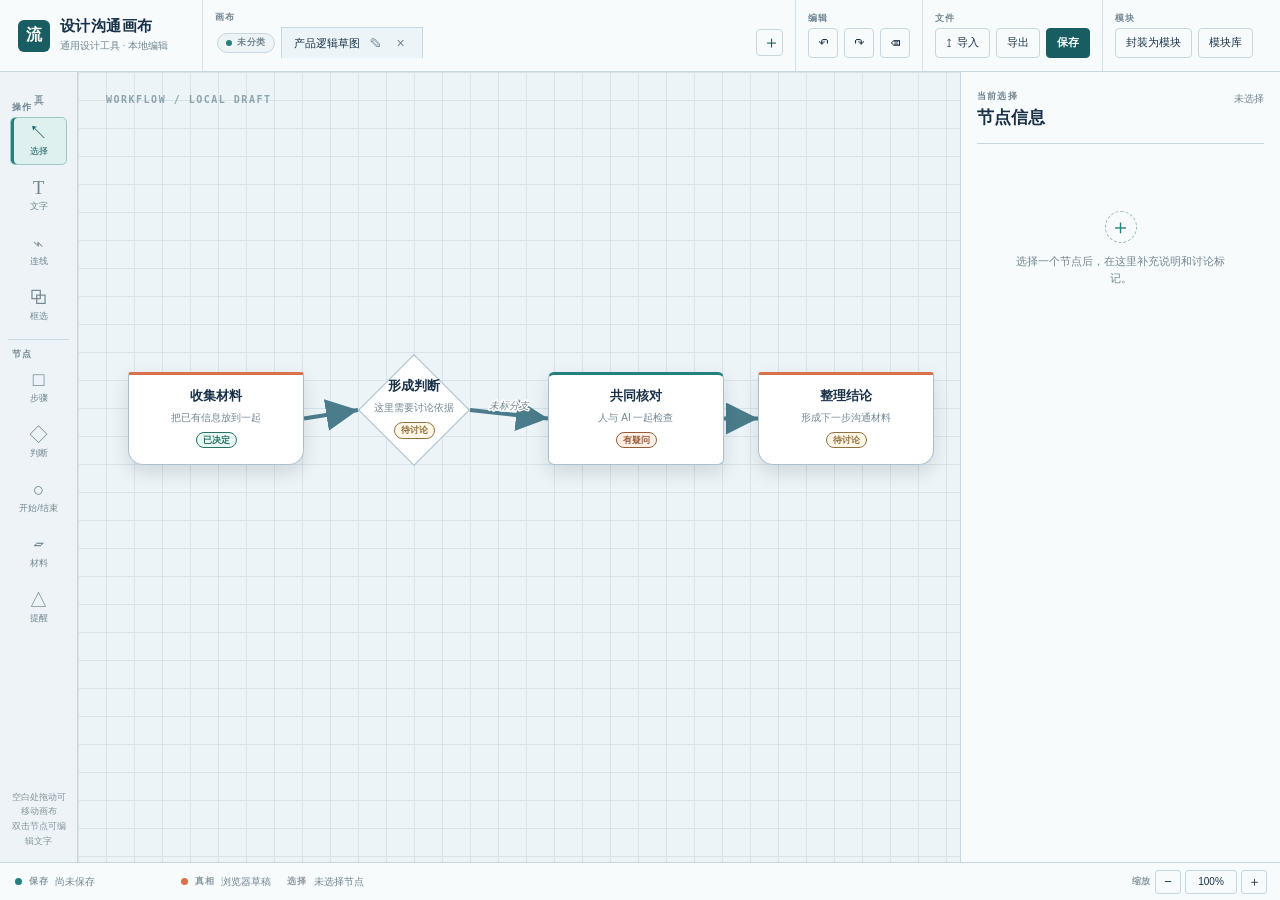
==== commit 6ad8fd26: "feat: v1.1.0 磁盘真相同步、右键复制画布 ID、循环结束条件醒目化与 API 示例 - 后端 /api/state 返回 mtime/etag；?meta=1 轻量轮询；POST 回写元数" ====
--- a/前端/index.html
+++ b/前端/index.html
@@ -187,8 +187,9 @@
               <span>循环回边（虚线显示）</span>
             </label>
           </div>
+          <p class="inspector-warning" id="loopExitWarning" role="alert" hidden></p>
           <button type="button" class="edge-delete-button" data-action="delete-edge">删除这条连线</button>
-          <p class="inspector-footnote">分支标签（是 / 否 / 未定）与连线名称相互独立，分别显示在连线旁；留空则不显示。循环回边为手动标记，仅以虚线提示，不参与自动执行。</p>
+          <p class="inspector-footnote">分支标签（是 / 否 / 未定）与连线名称相互独立，分别显示在连线旁；留空则不显示。循环回边为手动标记，仅以虚线提示，不参与自动执行；**何时结束循环**必须在相关判断（菱形）节点填写「退出循环条件」。</p>
         </form>
         <div class="multi-select-panel" id="multiSelectPanel" hidden>
           <p class="eyebrow">框选结果</p>
@@ -205,6 +206,12 @@
 
     <footer class="statusbar">
       <div class="status-group status-save"><span class="status-dot" id="statusDot"></span><span class="status-label">保存</span><span id="saveStatus" aria-live="polite">尚未保存</span></div>
+      <div class="status-group status-truth" id="statusTruthGroup" title="浏览器草稿 / 磁盘权威稿 是否一致">
+        <span class="status-truth-dot" id="statusTruthDot" data-truth="unknown"></span>
+        <span class="status-label">真相</span>
+        <span id="statusTruthText" aria-live="polite">—</span>
+        <button type="button" class="status-reload-button" id="reloadDiskButton" data-action="reload-disk" hidden>磁盘已更新，点击重载</button>
+      </div>
       <div class="status-group status-selection"><span class="status-label">选择</span><span id="selectionStatus" aria-live="polite">未选择节点</span></div>
       <div class="status-group zoom-controls" aria-label="缩放控制">
         <span class="status-label">缩放</span>
--- a/前端/styles.css
+++ b/前端/styles.css
@@ -202,9 +202,19 @@
 .edge-handle { position: absolute; z-index: 9; width: 14px; height: 14px; border: 2px solid #fff; border-radius: 50%; background: var(--orange); box-shadow: 0 0 0 1px var(--orange), 0 2px 5px rgba(24,49,72,.25); pointer-events: auto; cursor: crosshair; }
 .edge-handle:hover { transform: scale(1.25); }
 .inspector-footnote { margin: 18px 0 0; padding-top: 12px; border-top: 1px solid var(--line); color: #8999a1; font-size: 9px; line-height: 1.55; }
-.statusbar { display: flex; align-items: center; gap: 20px; padding: 0 13px 0 15px; border-top: 1px solid var(--line); color: var(--muted); background: var(--top); font-size: 10px; }
+.inspector-warning { margin: 0 0 10px; padding: 8px 10px; border: 1px solid #e3b3a3; border-radius: 4px; color: #b5483f; background: #fdf1ee; font-size: 11px; line-height: 1.45; }
+.statusbar { display: flex; align-items: center; gap: 16px; padding: 0 13px 0 15px; border-top: 1px solid var(--line); color: var(--muted); background: var(--top); font-size: 10px; }
 .status-group { display: flex; align-items: center; gap: 7px; min-width: 0; }
-.status-save { min-width: 180px; }
+.status-save { min-width: 150px; }
+.status-truth { min-width: 0; }
+.status-truth-dot { width: 7px; height: 7px; flex: 0 0 auto; border-radius: 50%; background: #9aaab1; }
+.status-truth-dot[data-truth="draft"] { background: var(--orange); }
+.status-truth-dot[data-truth="synced"] { background: var(--accent); }
+.status-truth-dot[data-truth="stale"] { background: #b5483f; }
+.status-truth-dot[data-truth="loop-warn"] { background: #c79a2e; }
+.status-truth-dot[data-truth="unknown"] { background: #9aaab1; }
+.status-reload-button { height: 22px; padding: 0 8px; border: 1px solid var(--orange); border-radius: 4px; color: #b5483f; background: #fdf1ee; font-size: 10px; font-weight: 700; white-space: nowrap; }
+.status-reload-button:hover { background: #f9e2dc; border-color: #d98a76; }
 .status-selection { flex: 1; }
 .status-label { color: #8a9aa2; font-size: 9px; font-weight: 700; letter-spacing: .08em; }
 .status-dot { width: 7px; height: 7px; border-radius: 50%; background: var(--accent); }
@@ -238,7 +248,7 @@
    本机真实缩放 1.25，代入即 2px → floor(2.5)/1.25 = 1.6px。（判别办法：把边框宽度 1~6px 扫一遍，
    「一律乘 0.8」「向下取整」「四舍五入」三种规则给出的串互不相同，实测命中向下取整那一串；
    真实缩放由「边框扫描串算术」与「关掉视口模拟读 screen.width=1536 ÷ 物理宽 1920」两条独立读数互证。
-   探针已固化：node "外部探针 probe-border-snapping.mjs"，退出码 0 = 机制确认。
+   探针已固化：node "D:\for-qie-dell-skill\scripts\probe-border-snapping.mjs"，退出码 0 = 机制确认。
    仍存的边界：Blink 内为何向下取整、写在哪一层没读源码；本机只有 125% 一种缩放，100%/150% 分支是按
    公式推的、没法真机验证——注意 150% 时 2px 恰好落回 2px（floor(3)/1.5），并非「缩放非 100% 就一定偏」。）
    另一条要紧的是——用 deviceScaleFactor 模拟像素比**不会**触发真机这条取整路径（两次模拟都量到
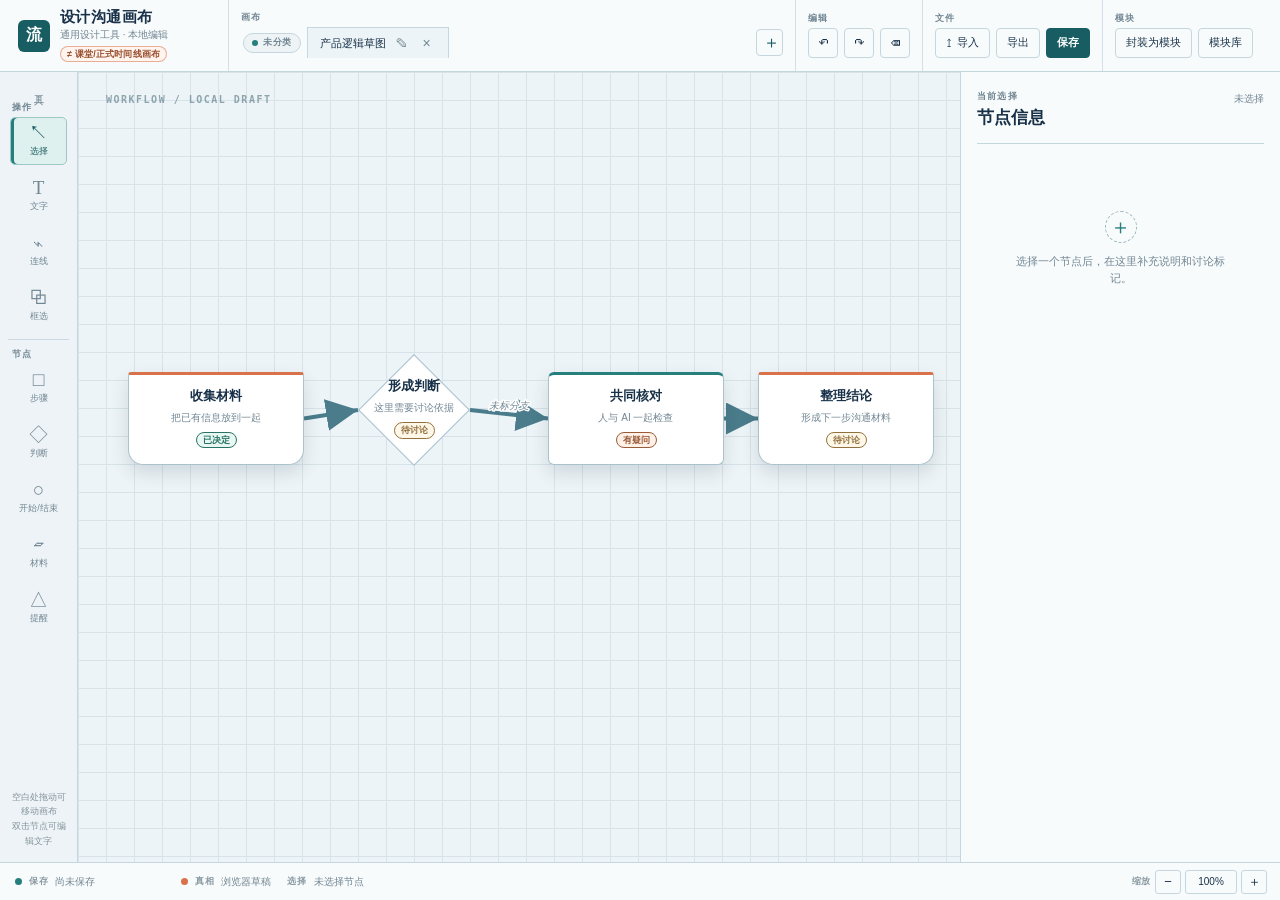
==== commit 4bf451c1: "feat: v1.1.1 细粒度写 API（canvasId/nodeId/edgeId）与磁盘已更新自动重载" ====
--- a/前端/index.html
+++ b/前端/index.html
@@ -13,9 +13,10 @@
     <header class="topbar">
       <div class="brand-block">
         <div class="brand-mark" aria-hidden="true">流</div>
-        <div>
+        <div class="brand-text">
           <div class="brand-title">设计沟通画布</div>
           <div class="brand-caption">通用设计工具 · 本地编辑</div>
+          <div class="brand-badge" role="note" title="独立产品：设计沟通画布，不是民诉法云端课堂里的课堂/正式时间线画布">≠ 课堂/正式时间线画布</div>
         </div>
       </div>
       <div class="topbar-groups">
@@ -210,7 +211,7 @@
         <span class="status-truth-dot" id="statusTruthDot" data-truth="unknown"></span>
         <span class="status-label">真相</span>
         <span id="statusTruthText" aria-live="polite">—</span>
-        <button type="button" class="status-reload-button" id="reloadDiskButton" data-action="reload-disk" hidden>磁盘已更新，点击重载</button>
+        <button type="button" class="status-reload-button" id="reloadDiskButton" data-action="reload-disk" title="用磁盘权威稿覆盖当前浏览器视图（本页有未保存改动时请先导出备份）" hidden>磁盘已更新，点击重载</button>
       </div>
       <div class="status-group status-selection"><span class="status-label">选择</span><span id="selectionStatus" aria-live="polite">未选择节点</span></div>
       <div class="status-group zoom-controls" aria-label="缩放控制">
--- a/前端/styles.css
+++ b/前端/styles.css
@@ -24,10 +24,13 @@
 button { cursor: pointer; }
 .app-shell { width: 100%; height: 100%; display: grid; grid-template-rows: var(--header-height) minmax(0, 1fr) var(--footer-height); }
 .topbar { display: flex; align-items: stretch; min-width: 0; padding: 0 15px 0 18px; background: var(--top); border-bottom: 1px solid var(--line); }
-.brand-block { width: 184px; flex: 0 0 184px; display: flex; align-items: center; gap: 10px; }
+.brand-block { width: 210px; flex: 0 0 210px; display: flex; align-items: center; gap: 10px; }
 .brand-mark { width: 32px; height: 32px; display: grid; place-items: center; color: white; background: var(--accent-strong); border-radius: 6px; font-family: Georgia, serif; font-size: 16px; font-weight: 700; }
+.brand-text { min-width: 0; }
 .brand-title { font: 700 15px/1.1 Georgia, serif; letter-spacing: .03em; }
-.brand-caption { margin-top: 4px; color: var(--muted); font-size: 10px; }
+.brand-caption { margin-top: 3px; color: var(--muted); font-size: 10px; }
+/* 产品身份角标：设计沟通画布 ≠ 课堂/正式时间线画布——常显，别当装饰删掉 */
+.brand-badge { display: inline-block; margin-top: 4px; max-width: 100%; padding: 1px 6px; border: 1px solid rgba(217, 114, 75, .55); border-radius: 9px; color: #9a4f2f; background: #fff4ee; font-size: 9px; font-weight: 700; line-height: 1.35; letter-spacing: .02em; white-space: nowrap; }
 .topbar-groups { min-width: 0; flex: 1; display: flex; align-items: stretch; }
 .topbar-group { min-width: max-content; display: flex; flex-direction: column; justify-content: center; padding: 0 12px; border-left: 1px solid rgba(197, 214, 223, .72); }
 .topbar-group.canvas-group { min-width: 220px; flex: 1; }
@@ -123,6 +126,8 @@
 .node .port { position: absolute; z-index: 7; width: 16px; height: 16px; border: 2px solid white; border-radius: 50%; background: var(--accent); box-shadow: 0 0 0 1px var(--accent), 0 2px 5px rgba(24, 49, 72, .2); opacity: 0; transition: opacity .12s ease, transform .12s ease; }
 .node:hover .port, .node.is-selected .port, .node.is-connecting .port { opacity: 1; }
 .canvas-viewport.is-connector .node .port { opacity: 1; }
+/* 连线拖拽中（从端口按下 / 拖端点重接）：所有节点四边/中点锚点全部可见，方便拖到即连；结束后由 is-linking 卸掉。 */
+.canvas-viewport.is-linking .node .port { opacity: 1; }
 .node .port:hover { transform: scale(1.25); background: var(--orange); }
 .port[data-side="top"] { top: -8px; left: calc(50% - 8px); }
 .port[data-side="right"] { right: -8px; top: calc(50% - 8px); }
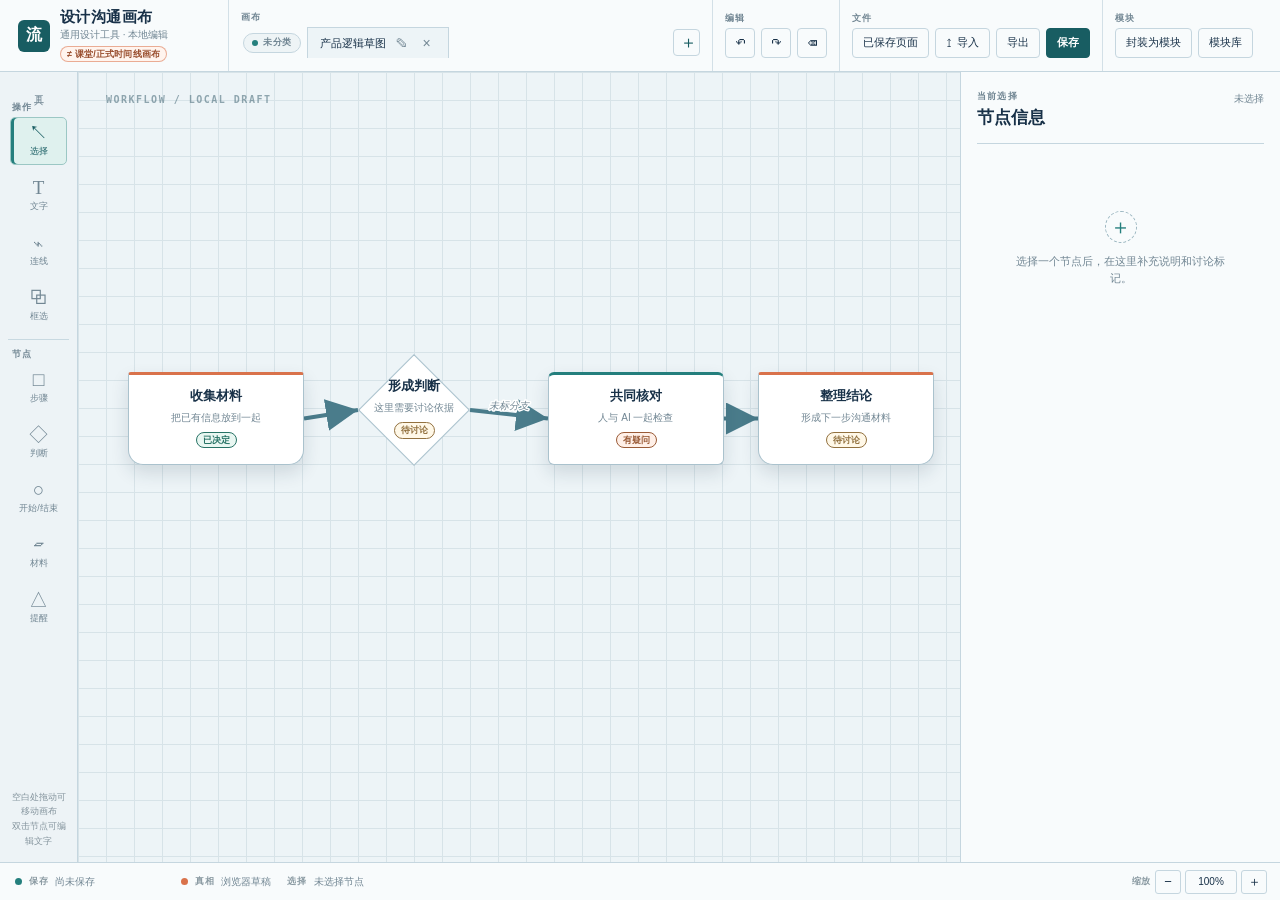
==== commit bb59ea47: "feat: 增加已保存页面入口，关闭页面后可从本机找回画布" ====
--- a/前端/index.html
+++ b/前端/index.html
@@ -38,6 +38,7 @@
         <section class="topbar-group" aria-labelledby="file-group-title">
           <h2 class="topbar-group-title" id="file-group-title">文件</h2>
           <div class="topbar-controls">
+            <button class="text-button" data-action="open-saved" title="打开本机保存过的画布，关掉页面后也能从这里找回">已保存页面</button>
             <label class="file-button" title="导入工作流 JSON">
               <span aria-hidden="true">↥</span> 导入
               <input id="importInput" type="file" accept="application/json,.json" hidden>
@@ -223,6 +224,25 @@
     </footer>
   </div>
   <div class="toast" id="toast" role="status" aria-live="polite"></div>
+  <div class="modal-backdrop" id="savedPagesModal" hidden>
+    <div class="modal saved-pages-modal" role="dialog" aria-modal="true" aria-labelledby="savedPagesModalTitle">
+      <header class="modal-header">
+        <div>
+          <p class="eyebrow">本机保存</p>
+          <h2 id="savedPagesModalTitle">已保存页面</h2>
+        </div>
+        <button class="modal-close" type="button" data-action="close-saved-pages" title="关闭已保存页面列表" aria-label="关闭已保存页面列表">×</button>
+      </header>
+      <div class="saved-pages-toolbar" aria-live="polite">
+        <span id="savedPagesMeta">正在读取…</span>
+        <button class="text-button" type="button" data-action="reload-saved-pages" title="重新读取本机保存的画布">刷新</button>
+      </div>
+      <div class="saved-pages-list" id="savedPagesList"></div>
+      <footer class="modal-footer">
+        <p class="module-footnote">这里列出本机保存过的画布。点一个名字，就切回那个画布继续画。</p>
+      </footer>
+    </div>
+  </div>
   <div class="modal-backdrop" id="moduleModal" hidden>
     <div class="modal" role="dialog" aria-modal="true" aria-labelledby="moduleModalTitle">
       <header class="modal-header">
--- a/前端/styles.css
+++ b/前端/styles.css
@@ -253,7 +253,7 @@
    本机真实缩放 1.25，代入即 2px → floor(2.5)/1.25 = 1.6px。（判别办法：把边框宽度 1~6px 扫一遍，
    「一律乘 0.8」「向下取整」「四舍五入」三种规则给出的串互不相同，实测命中向下取整那一串；
    真实缩放由「边框扫描串算术」与「关掉视口模拟读 screen.width=1536 ÷ 物理宽 1920」两条独立读数互证。
-   探针已固化：node "D:\for-qie-dell-skill\scripts\probe-border-snapping.mjs"，退出码 0 = 机制确认。
+   探针已固化：node "外部探针 probe-border-snapping.mjs"，退出码 0 = 机制确认。
    仍存的边界：Blink 内为何向下取整、写在哪一层没读源码；本机只有 125% 一种缩放，100%/150% 分支是按
    公式推的、没法真机验证——注意 150% 时 2px 恰好落回 2px（floor(3)/1.5），并非「缩放非 100% 就一定偏」。）
    另一条要紧的是——用 deviceScaleFactor 模拟像素比**不会**触发真机这条取整路径（两次模拟都量到
@@ -295,4 +295,12 @@
 .module-item-actions .module-delete { color: var(--orange); border-color: rgba(217, 114, 75, .5); }
 .module-item-actions .module-delete:hover { color: white; background: var(--orange); }
 .modal-footer { padding: 10px 18px 14px; border-top: 1px solid var(--line); }
+.saved-pages-toolbar { display: flex; align-items: center; justify-content: space-between; gap: 8px; padding: 10px 12px 2px; color: var(--muted); font-size: 11px; }
+.saved-pages-list { min-height: 120px; max-height: 52vh; overflow-y: auto; padding: 8px 12px; display: grid; gap: 6px; }
+.saved-page-item { display: flex; align-items: center; justify-content: space-between; gap: 12px; width: 100%; min-height: 42px; padding: 8px 11px; border: 1px solid var(--line); border-radius: 4px; color: var(--ink); background: var(--top); text-align: left; font-size: 12px; }
+.saved-page-item:hover { border-color: var(--accent); background: #edf5f6; }
+.saved-page-item.is-active { border-color: var(--accent-strong); background: #e8f2f3; font-weight: 700; }
+.saved-page-item.is-active .saved-page-meta { font-weight: 400; }
+.saved-page-name { min-width: 0; overflow: hidden; text-overflow: ellipsis; white-space: nowrap; }
+.saved-page-meta { flex: 0 0 auto; max-width: 180px; overflow: hidden; text-overflow: ellipsis; white-space: nowrap; color: var(--muted); font-size: 10px; }
 .module-footnote { margin: 0; color: #8999a1; font-size: 10px; line-height: 1.55; }
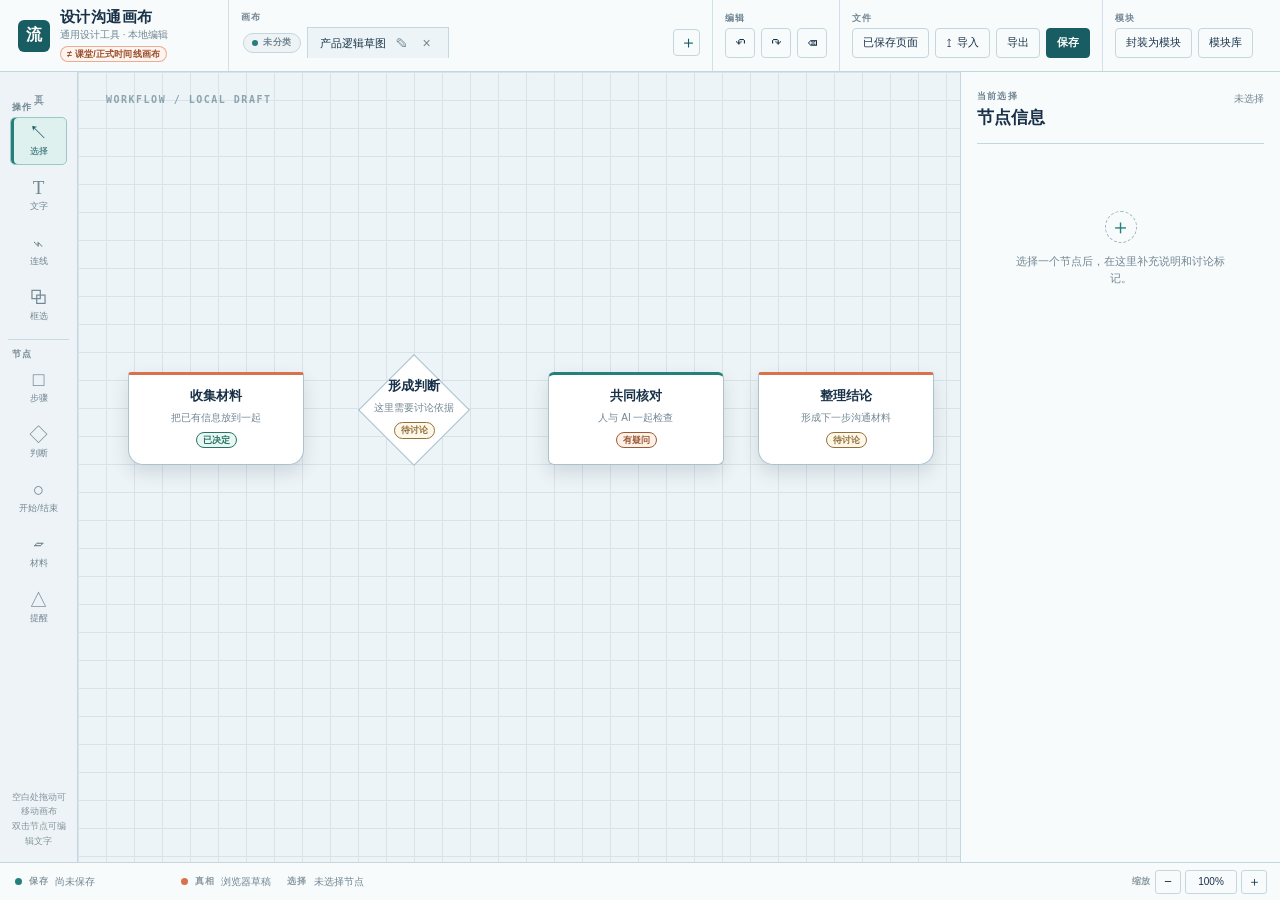
==== commit 10dbd2dd: "feat: 无限画布平移与连线端点拖动重接" ====
--- a/前端/index.html
+++ b/前端/index.html
@@ -84,7 +84,7 @@
 
       <main class="canvas-viewport" id="viewport" role="tabpanel" tabindex="-1" aria-label="工作流画布">
         <div class="canvas-surface" id="surface">
-          <svg class="edge-layer" id="edgeLayer" viewBox="0 0 2400 1500" aria-hidden="true">
+          <svg class="edge-layer" id="edgeLayer" viewBox="0 0 100000 100000" aria-hidden="true">
             <defs></defs>
             <g id="edges"></g>
             <path id="temporaryEdge" class="temporary-edge" d="" hidden></path>
--- a/前端/styles.css
+++ b/前端/styles.css
@@ -75,7 +75,7 @@
 .canvas-viewport { position: relative; min-width: 0; min-height: 0; overflow: hidden; outline: none; background: var(--board); cursor: grab; touch-action: none; }
 .canvas-viewport:focus-visible { outline: 2px solid var(--accent); outline-offset: -2px; }
 .canvas-viewport.is-panning { cursor: grabbing; }
-.canvas-surface { position: absolute; left: 0; top: 0; width: 2400px; height: 1500px; overflow: visible; transform-origin: 0 0; background-color: var(--board); background-image: linear-gradient(var(--grid) 1px, transparent 1px), linear-gradient(90deg, var(--grid) 1px, transparent 1px); background-size: 28px 28px; }
+.canvas-surface { position: absolute; left: 0; top: 0; width: 100000px; height: 100000px; overflow: visible; transform-origin: 0 0; background-color: var(--board); background-image: linear-gradient(var(--grid) 1px, transparent 1px), linear-gradient(90deg, var(--grid) 1px, transparent 1px); background-size: 28px 28px; }
 .canvas-watermark { position: absolute; top: 22px; left: 28px; color: rgba(84, 116, 129, .62); font: 700 10px monospace; letter-spacing: .15em; pointer-events: none; }
 .edge-layer { position: absolute; inset: 0; z-index: 1; width: 2400px; height: 1500px; overflow: visible; pointer-events: none; }
 .edge { fill: none; pointer-events: none; }
@@ -253,13 +253,12 @@
    本机真实缩放 1.25，代入即 2px → floor(2.5)/1.25 = 1.6px。（判别办法：把边框宽度 1~6px 扫一遍，
    「一律乘 0.8」「向下取整」「四舍五入」三种规则给出的串互不相同，实测命中向下取整那一串；
    真实缩放由「边框扫描串算术」与「关掉视口模拟读 screen.width=1536 ÷ 物理宽 1920」两条独立读数互证。
-   探针已固化：node "外部探针 probe-border-snapping.mjs"，退出码 0 = 机制确认。
+   该结论已固化进本注释；验收断言里保留 ±2 宽容度，用于容纳不同缩放档位下的取整差异。
    仍存的边界：Blink 内为何向下取整、写在哪一层没读源码；本机只有 125% 一种缩放，100%/150% 分支是按
    公式推的、没法真机验证——注意 150% 时 2px 恰好落回 2px（floor(3)/1.5），并非「缩放非 100% 就一定偏」。）
    另一条要紧的是——用 deviceScaleFactor 模拟像素比**不会**触发真机这条取整路径（两次模拟都量到
-   整数 28），所以「换台机器热区会变成多少」只能在真机上量，别拿模拟值推断；命令已固化：
-   PORT_PROBE_HEADFUL=1 node tests/probe-port-geometry.mjs http://127.0.0.1:4192
-   验收断言里因此留了 ±2 的宽容度，正是为了容下这个 28.8。
+   整数 28），所以「换台机器热区会变成多少」只能在真机上量，别拿模拟值推断；真机读数见
+   tests\port-hotspot-stacking-acceptance.mjs 的几何断言。
    沿革：2026-09-13 之前这里写的是 -14px（热区 40×40、半径 20 像素）。用户反馈「鼠标离端口中心
    20 像素那么远、明明还在空白处，点下去也会开始拉连线」，于是先从三版可视化对比稿里挑定方向，
    再收小到 -8px（无头环境 28×28，向外比看得见的圆点多伸 6 像素；真机 125% 缩放下约多伸 7 像素）。
